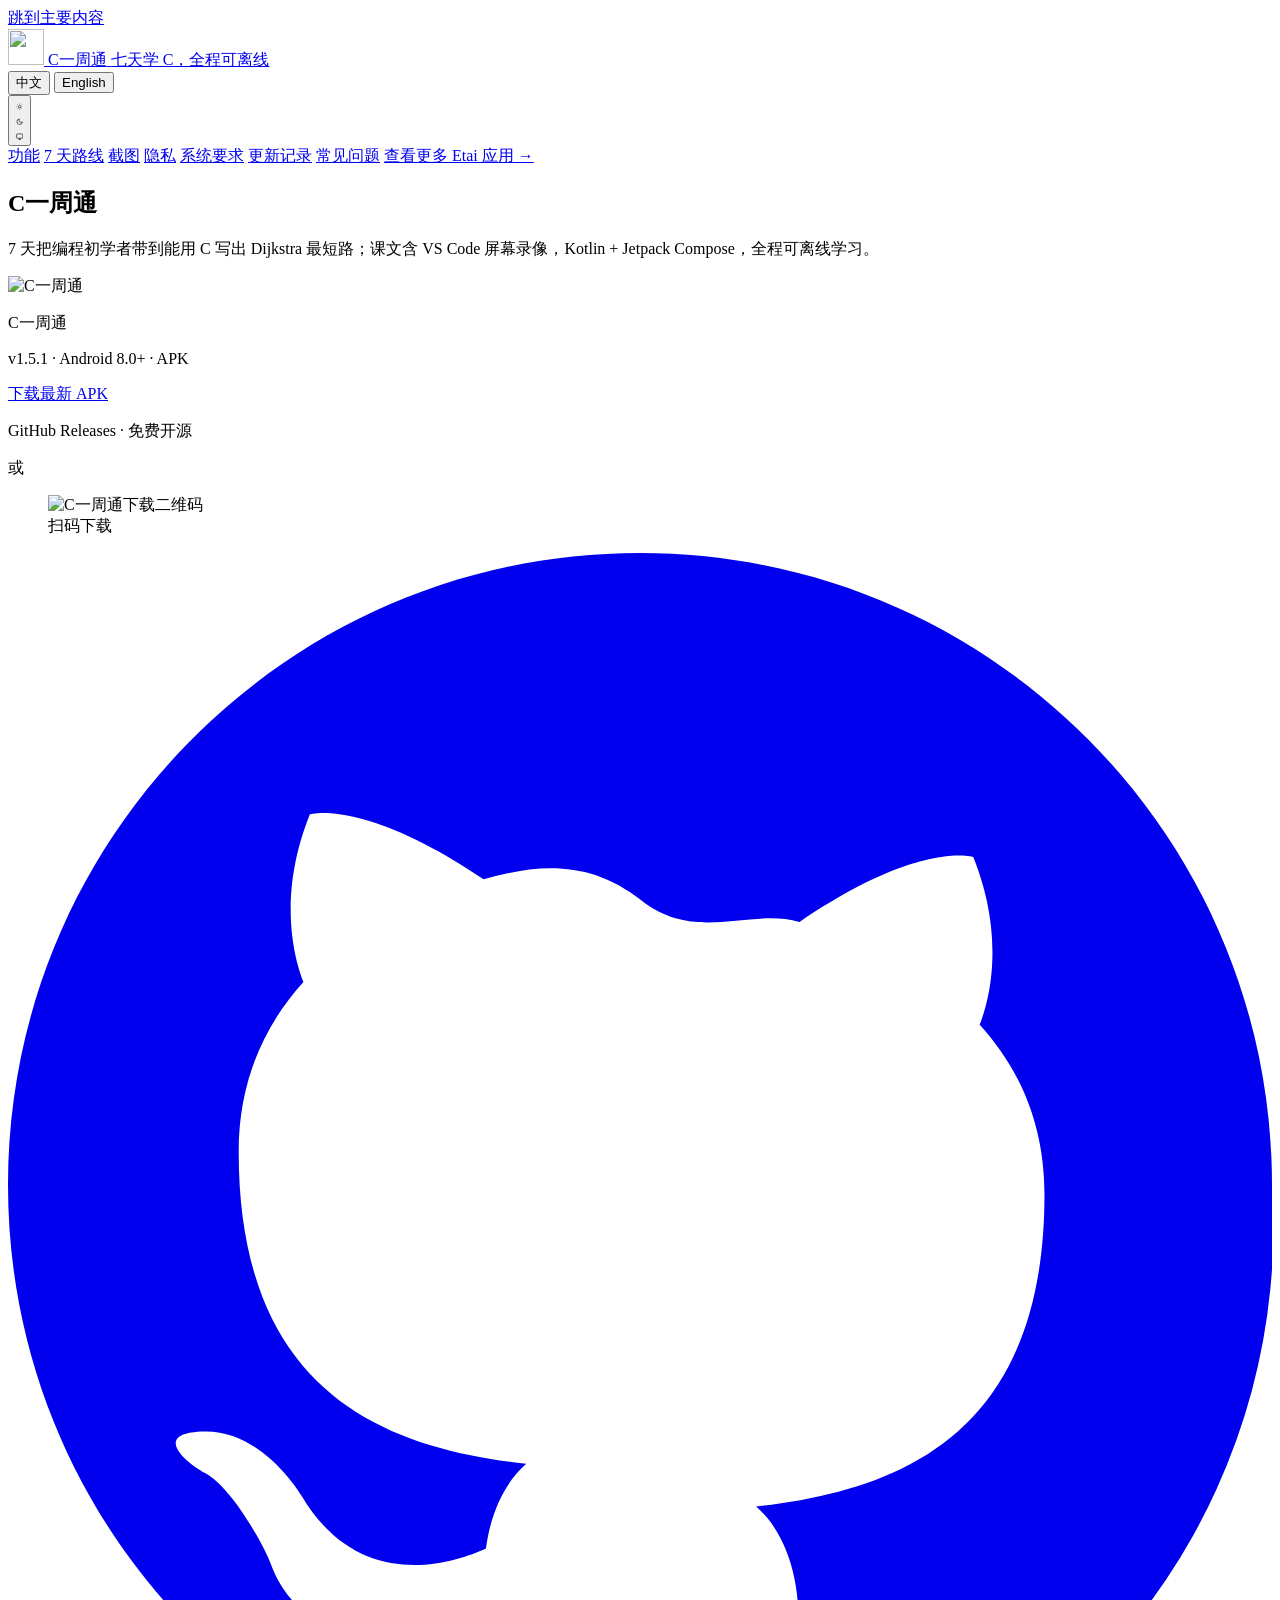
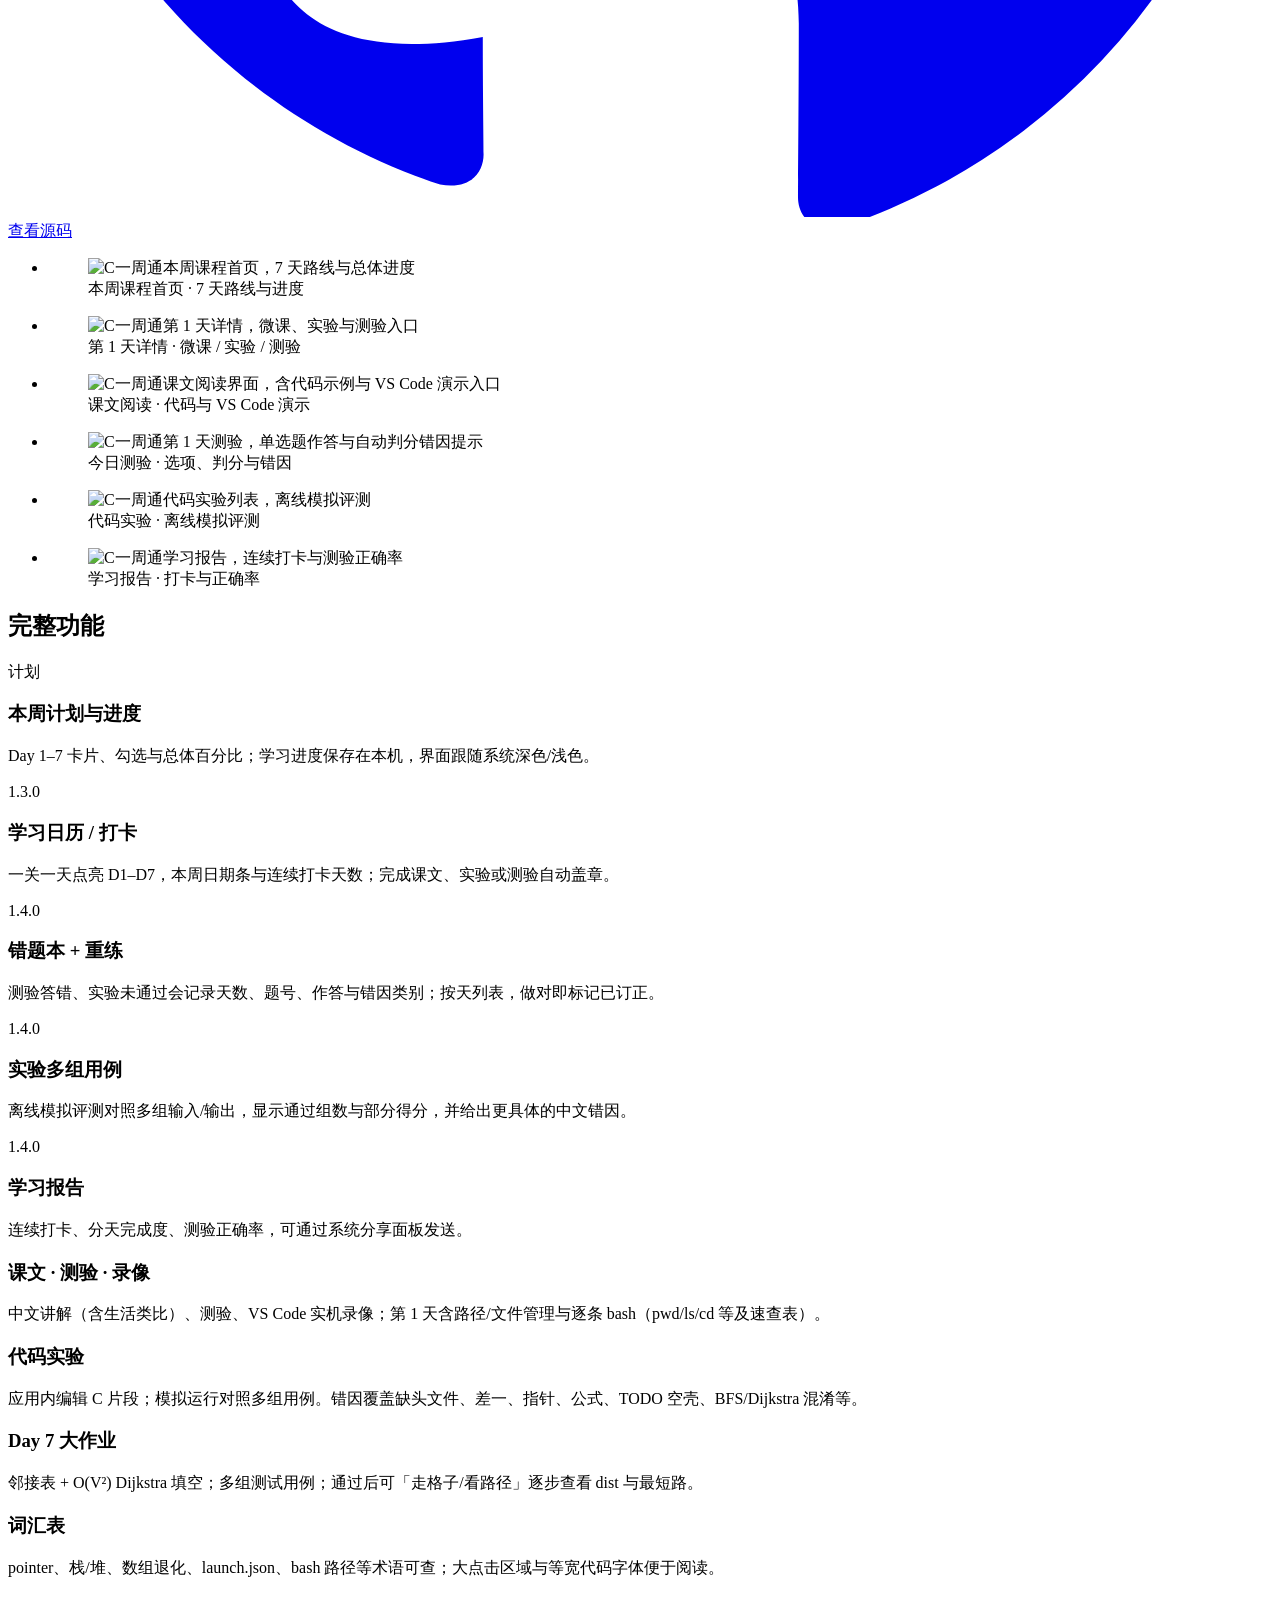
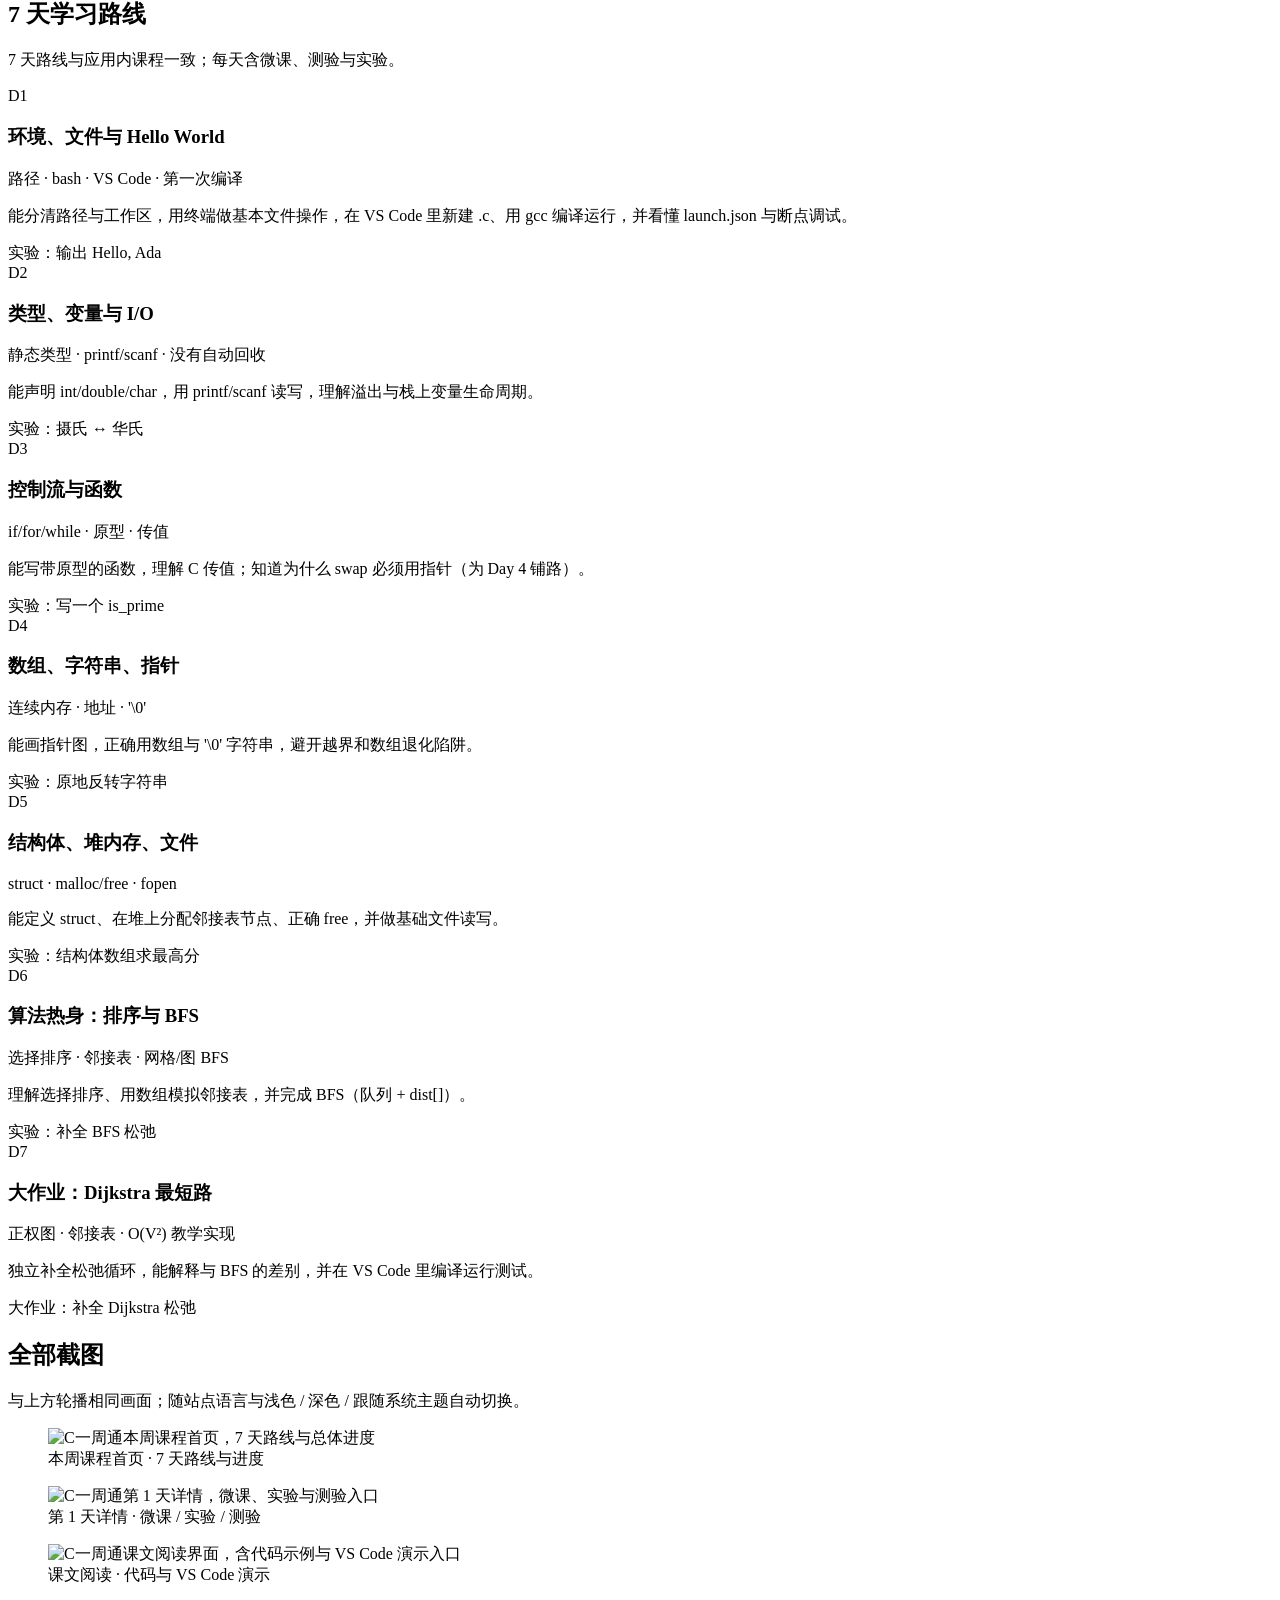
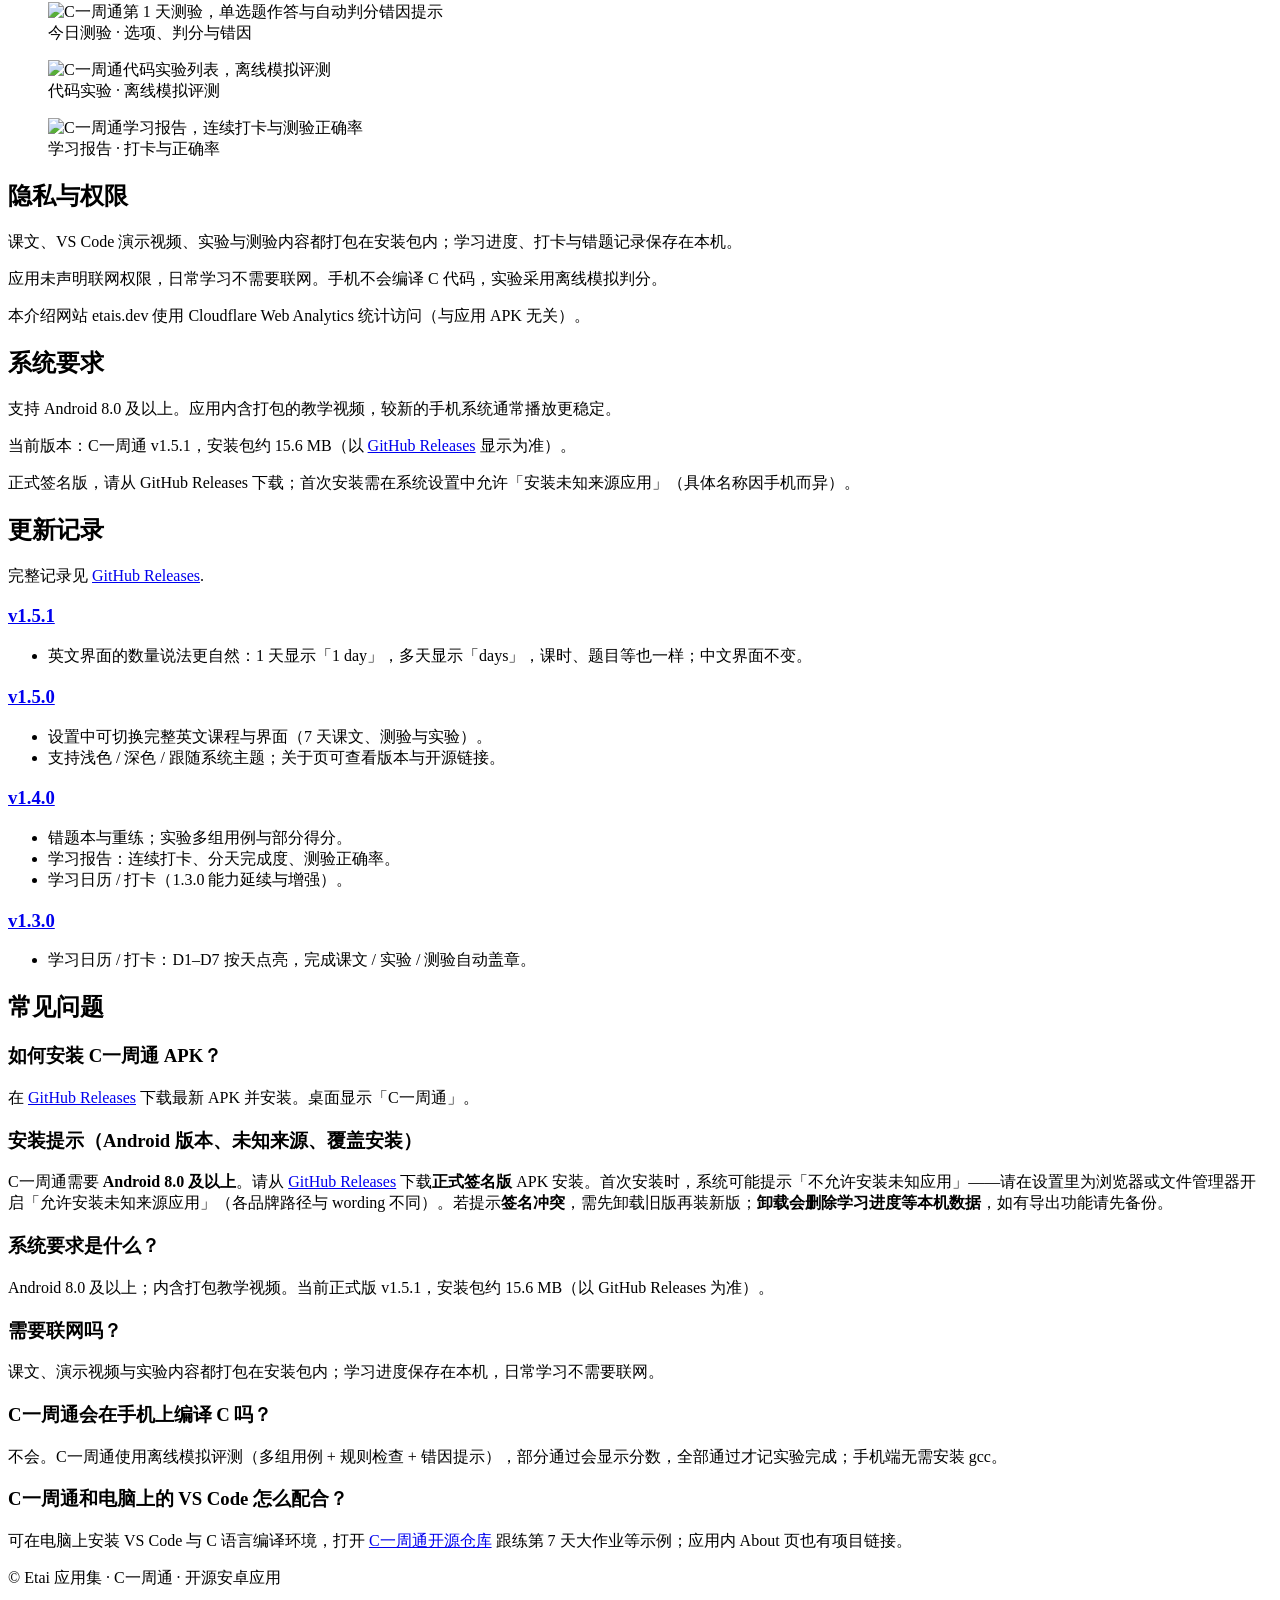
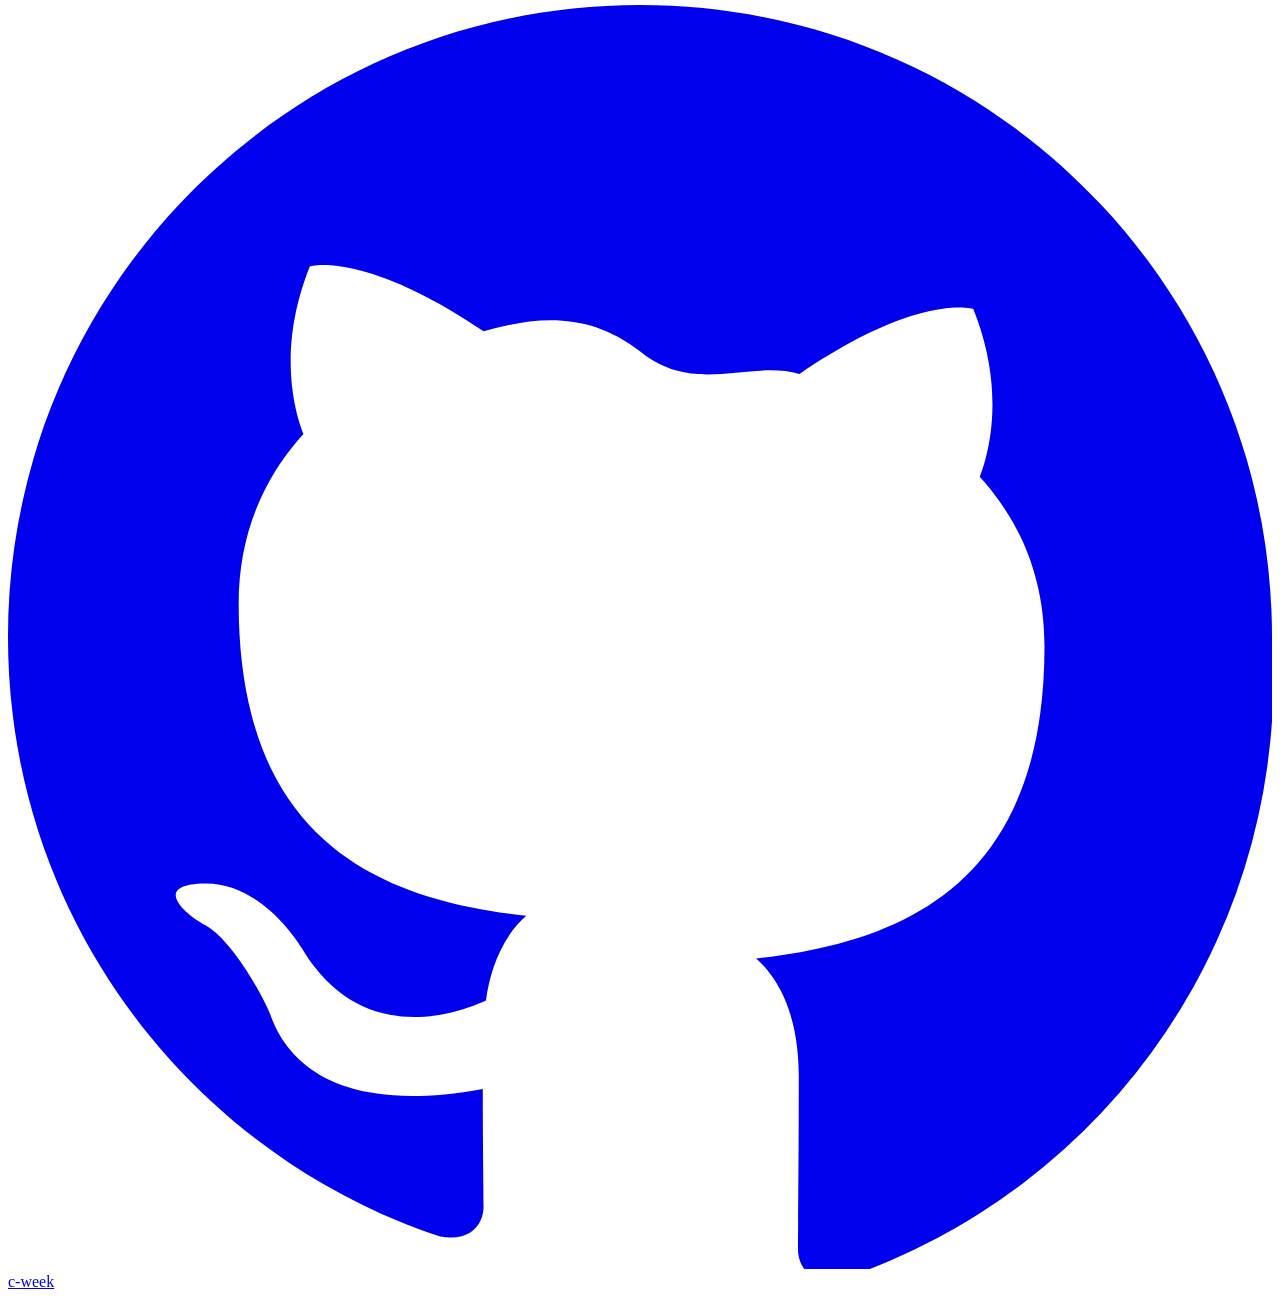
==== site/c-week/index.html @ 2eeeb723 "Site: C Week v1.5.1 download metadata and changelog (#43) * Site: C Week v1.5.1 release metadata and" ====
<!DOCTYPE html>
<html lang="zh-CN">
  <head>
    <meta charset="utf-8" />
    <meta name="viewport" content="width=device-width, initial-scale=1" />
    <title>C一周通｜7 天学 C 语言 Android</title>
    <meta name="description" content="C一周通：免费开源离线 Android C 语言课程，Hello World 到 Dijkstra，含 VS Code 实操录像与离线实验测验。" data-i18n-content="app.cWeek.meta.description" />
    <link rel="alternate" hreflang="zh-CN" href="https://etais.dev/c-week/" />
    <link rel="alternate" hreflang="en" href="https://etais.dev/en/c-week/" />
    <link rel="alternate" hreflang="x-default" href="https://etais.dev/c-week/" />
    <link rel="canonical" href="https://etais.dev/c-week/" />
    <link rel="icon" href="/favicon.ico?v=1" sizes="any" />
    <link rel="icon" href="/assets/icon.svg?v=2" type="image/svg+xml" />
    <link rel="manifest" href="/site.webmanifest?v=3" />
    <meta name="theme-color" content="#0f766e" />
    <script src="/js/init-theme.js?v=4"></script>
    <link rel="stylesheet" href="/css/style.css?v=31" />
    <meta property="og:type" content="website" />
    <meta property="og:site_name" content="Etai 应用集" />
    <meta property="og:url" content="https://etais.dev/c-week/" />
    <meta property="og:title" content="C Week — Learn C on your phone, offline" data-i18n-content="app.cWeek.meta.ogTitle" />
    <meta property="og:description" content="Hello World to Dijkstra in 7 days with bundled VS Code screen recordings and offline labs." data-i18n-content="app.cWeek.meta.ogDescription" />
    <meta property="og:locale" content="zh_CN" />
    <meta property="og:locale:alternate" content="en_US" />
    <meta property="og:image" content="https://etais.dev/assets/og-image.png?v=6" />
    <meta property="og:image:width" content="1200" />
    <meta property="og:image:height" content="630" />
    <meta property="og:image:type" content="image/png" />
    <meta name="twitter:card" content="summary_large_image" />
    <meta name="twitter:title" content="C Week — Learn C on your phone, offline" data-i18n-content="app.cWeek.meta.ogTitle" />
    <meta name="twitter:description" content="Hello World to Dijkstra in 7 days with bundled VS Code screen recordings and offline labs." data-i18n-content="app.cWeek.meta.ogDescription" />
    <meta name="twitter:image" content="https://etais.dev/assets/og-image.png?v=6" />
    <script type="application/ld+json" id="structured-data">
{
  "@context": "https://schema.org",
  "@graph": [
    {
      "@type": "BreadcrumbList",
      "@id": "https://etais.dev/c-week/#breadcrumb",
      "itemListElement": [
        {
          "@type": "ListItem",
          "position": 1,
          "name": "Etai 应用集",
          "item": "https://etais.dev/"
        },
        {
          "@type": "ListItem",
          "position": 2,
          "name": "C一周通",
          "item": "https://etais.dev/c-week/"
        }
      ]
    },
    {
      "@type": "SoftwareApplication",
      "@id": "https://etais.dev/c-week/#app",
      "name": "C一周通",
      "alternateName": "C Week",
      "url": "https://etais.dev/c-week/",
      "operatingSystem": "Android 8.0+",
      "applicationCategory": "EducationalApplication",
      "description": "7 天把编程初学者带到能用 C 写出 Dijkstra 最短路；课文含 VS Code 屏幕录像，Kotlin + Jetpack Compose，全程可离线学习。",
      "downloadUrl": "https://github.com/gnatecheng/c-week/releases/latest",
      "offers": {
        "@type": "Offer",
        "price": "0",
        "priceCurrency": "USD"
      }
    },
    {
      "@type": "FAQPage",
      "@id": "https://etais.dev/c-week/#faq",
      "mainEntity": [
        {
          "@type": "Question",
          "name": "如何安装 C一周通 APK？",
          "acceptedAnswer": {
            "@type": "Answer",
            "text": "在 GitHub Releases 下载最新 APK 并安装。桌面显示「C一周通」。"
          }
        },
        {
          "@type": "Question",
          "name": "安装提示（Android 版本、未知来源、覆盖安装）",
          "acceptedAnswer": {
            "@type": "Answer",
            "text": "C一周通需要 Android 8.0 及以上 。请从 GitHub Releases 下载 正式签名版 APK 安装。首次安装时，系统可能提示「不允许安装未知应用」——请在设置里为浏览器或文件管理器开启「允许安装未知来源应用」（各品牌路径与 wording 不同）。若提示 签名冲突 ，需先卸载旧版再装新版； 卸载会删除学习进度等本机数据 ，如有导出功能请先备份。"
          }
        },
        {
          "@type": "Question",
          "name": "系统要求是什么？",
          "acceptedAnswer": {
            "@type": "Answer",
            "text": "Android 8.0 及以上；内含打包教学视频。当前正式版 v1.5.1，安装包约 15.6 MB（以 GitHub Releases 为准）。"
          }
        },
        {
          "@type": "Question",
          "name": "需要联网吗？",
          "acceptedAnswer": {
            "@type": "Answer",
            "text": "课文、演示视频与实验内容都打包在安装包内；学习进度保存在本机，日常学习不需要联网。"
          }
        },
        {
          "@type": "Question",
          "name": "C一周通会在手机上编译 C 吗？",
          "acceptedAnswer": {
            "@type": "Answer",
            "text": "不会。C一周通使用离线模拟评测（多组用例 + 规则检查 + 错因提示），部分通过会显示分数，全部通过才记实验完成；手机端无需安装 gcc。"
          }
        },
        {
          "@type": "Question",
          "name": "C一周通和电脑上的 VS Code 怎么配合？",
          "acceptedAnswer": {
            "@type": "Answer",
            "text": "可在电脑上安装 VS Code 与 C 语言编译环境，打开 C一周通开源仓库 跟练第 7 天大作业等示例；应用内 About 页也有项目链接。"
          }
        }
      ]
    }
  ]
}
    </script>
  </head>
  <body data-page-lang="zh" data-app-slug="c-week" data-app-accent="cweek" class="app-subpage" data-page-title-key="app.cWeek.meta.title" data-page-description-key="app.cWeek.meta.description" data-page-og-title-key="app.cWeek.meta.ogTitle" data-page-og-description-key="app.cWeek.meta.ogDescription">
    <div id="page-top" class="page-top-anchor" tabindex="-1"></div>
    <a class="skip-link" href="#main">跳到主要内容</a>
    <div class="site-sticky-top">
    <header class="site-header app-page-header">
      <div class="wrap header-shell app-page-header-shell">
        <div class="app-header-brand-block">
          <a class="app-header-brand" href="#page-top">
            <img
              class="app-header-brand__icon"
              src="/assets/app-icons/c-week.webp?v=2"
              width="36"
              height="36"
              alt=""
              decoding="async"
              aria-hidden="true"
            />
            <span class="app-header-brand__text">
              <span class="app-header-brand__name">C一周通</span>
              <span class="app-header-brand__tagline">七天学 C，全程可离线</span>
            </span>
          </a>
        </div>
        <div class="header-tools">
          <div class="site-prefs" id="lang-switch" role="group" aria-label="语言">
            <button type="button" id="lang-zh" aria-pressed="true">中文</button>
            <button type="button" id="lang-en" aria-pressed="false">English</button>
          </div>
          <button type="button" id="theme-toggle" aria-label="主题">
            <svg class="icon-sun" aria-hidden="true" viewBox="0 0 24 24" fill="none" stroke="currentColor" stroke-width="2"><circle cx="12" cy="12" r="4"/><path d="M12 2v2M12 20v2M4.93 4.93l1.41 1.41M17.66 17.66l1.41 1.41M2 12h2M4.93 19.07l1.41-1.41M17.66 6.34l1.41-1.41"/></svg>
            <svg class="icon-moon" aria-hidden="true" viewBox="0 0 24 24" fill="none" stroke="currentColor" stroke-width="2"><path d="M21 12.79A9 9 0 1 1 11.21 3 7 7 0 0 0 21 12.79z"/></svg>
            <svg class="icon-system" aria-hidden="true" viewBox="0 0 24 24" fill="none" stroke="currentColor" stroke-width="2"><rect x="2" y="3" width="20" height="14" rx="2"/><path d="M8 21h8M12 17v4"/></svg>
          </button>
        </div>
      </div>
    </header>
    <nav class="app-section-nav" id="app-section-nav" aria-label="本页章节">
      <div class="app-section-nav__track">
        <div class="app-section-nav__inner wrap">
            <a href="#features" data-section-nav="features">功能</a>
            <a href="#roadmap" data-section-nav="roadmap">7 天路线</a>
            <a href="#screenshots" data-section-nav="screenshots">截图</a>
            <a href="#privacy" data-section-nav="privacy">隐私</a>
            <a href="#requirements" data-section-nav="requirements">系统要求</a>
            <a href="#changelog" data-section-nav="changelog">更新记录</a>
            <a href="#faq" data-section-nav="faq">常见问题</a>
            <a class="app-section-nav__hub" href="/">查看更多 Etai 应用 →</a>
        </div>
      </div>
    </nav>
    </div>
    <main id="main">
      <section class="hero" data-group="cweek" aria-labelledby="cweek-title">
<div class="wrap hero-grid">
          <div>
            <h1 id="cweek-title" class="hero-title">C一周通</h1>
            <p class="lead">7 天把编程初学者带到能用 C 写出 Dijkstra 最短路；课文含 VS Code 屏幕录像，Kotlin + Jetpack Compose，全程可离线学习。</p>
              <div class="download-panel download-panel--cweek" data-app-meta="cweek">
                <div class="download-panel__body">
                  <div class="download-panel__left">
                  <div class="download-panel__head">
                  <img
                    class="download-panel__icon"
                    src="/assets/app-icons/c-week.webp?v=2"
                    width="44"
                    height="44"
                    alt="C一周通"
                    decoding="async"
                  />
                  <div>
                    <p class="download-panel__name">C一周通</p>
                    <p class="download-panel__version">
                      v<span class="app-meta-version">1.5.1</span><span aria-hidden="true"> · </span
                      ><span>Android 8.0+</span><span aria-hidden="true"> · </span
                      ><span>APK</span>
                    </p>
                  </div>
                </div>
                  <div class="download-panel__primary">
                    <a
                      class="btn btn-primary"
                      href="https://github.com/gnatecheng/c-week/releases/latest"
                      rel="noopener noreferrer"
                    >
                      下载最新 APK
                    </a>
                    <p class="download-panel__note">GitHub Releases · 免费开源</p>
                  </div>
                  </div>
                  <div class="download-panel__divider" role="presentation">
                    <div class="download-panel__divider-track">
                      <span class="download-panel__divider-label">或</span>
                    </div>
                  </div>
                  <div class="download-panel__scan">
                    <figure class="download-panel__qr">
                      <div class="download-panel__qr-frame">
                        <img src="/assets/qr/c-week.svg?v=3" width="120" height="120" alt="C一周通下载二维码" decoding="async" />
                      </div>
                      <figcaption>扫码下载</figcaption>
                    </figure>
                  </div>
                </div>
              </div>
              <a
                class="download-panel__source"
                href="https://github.com/gnatecheng/c-week"
                rel="noopener noreferrer"
              >
                <svg class="icon-github" aria-hidden="true" viewBox="0 0 24 24" fill="currentColor">
                  <path d="M12 0C5.37 0 0 5.37 0 12c0 5.31 3.435 9.795 8.205 11.385.6.105.825-.255.825-.57 0-.285-.015-1.23-.015-2.235-3.015.555-3.795-.735-4.035-1.41-.135-.345-.72-1.41-1.23-1.695-.42-.225-1.02-.78-.015-.795.945-.015 1.62.87 1.845 1.23 1.08 1.815 2.805 1.305 3.495.99.105-.78.42-1.305.765-1.605-2.67-.3-5.46-1.335-5.46-5.925 0-1.305.465-2.385 1.23-3.225-.12-.3-.54-1.53.12-3.18 0 0 1.005-.315 3.3 1.23.96-.27 1.98-.405 3 .405s2.04.135 3 .405c2.295-1.56 3.3-1.23 3.3-1.23.66 1.65.24 2.88.12 3.18.765.84 1.23 1.905 1.23 3.225 0 4.605-2.805 5.625-5.475 5.925.435.375.81 1.095.81 2.22 0 1.605-.015 2.895-.015 3.3 0 .315.225.69.825.57A12.02 12.02 0 0 0 24 12c0-6.63-5.37-12-12-12z" />
                </svg>
                <span>查看源码</span>
              </a>
          </div>
          <div class="hero-visual screenshot-wrap">
              <div class="screenshot-gallery" role="region" aria-label="C一周通应用截图">
                <ul class="screenshot-gallery-track">
                  <li class="screenshot-slide">
                    <figure class="screenshot-figure">
                      <div class="phone-frame screenshot-phone">
                        <div class="phone-notch"><span></span></div>
                        <div class="phone-screen">
                          <img src="/assets/screens/cweek/01-home.webp?v=8" width="540" height="1171" loading="lazy" data-screenshot-rel="cweek/01-home.webp" alt="C一周通本周课程首页，7 天路线与总体进度" />
                        </div>
                      </div>
                      <figcaption class="screenshot-caption">本周课程首页 · 7 天路线与进度</figcaption>
                    </figure>
                  </li>
                  <li class="screenshot-slide">
                    <figure class="screenshot-figure">
                      <div class="phone-frame screenshot-phone">
                        <div class="phone-notch"><span></span></div>
                        <div class="phone-screen">
                          <img src="/assets/screens/cweek/02-day1.webp?v=5" width="540" height="1171" loading="lazy" data-screenshot-rel="cweek/02-day1.webp" alt="C一周通第 1 天详情，微课、实验与测验入口" />
                        </div>
                      </div>
                      <figcaption class="screenshot-caption">第 1 天详情 · 微课 / 实验 / 测验</figcaption>
                    </figure>
                  </li>
                  <li class="screenshot-slide">
                    <figure class="screenshot-figure">
                      <div class="phone-frame screenshot-phone">
                        <div class="phone-notch"><span></span></div>
                        <div class="phone-screen">
                          <img src="/assets/screens/cweek/03-lesson.webp?v=5" width="540" height="1171" loading="lazy" data-screenshot-rel="cweek/03-lesson.webp" alt="C一周通课文阅读界面，含代码示例与 VS Code 演示入口" />
                        </div>
                      </div>
                      <figcaption class="screenshot-caption">课文阅读 · 代码与 VS Code 演示</figcaption>
                    </figure>
                  </li>
                  <li class="screenshot-slide">
                    <figure class="screenshot-figure">
                      <div class="phone-frame screenshot-phone">
                        <div class="phone-notch"><span></span></div>
                        <div class="phone-screen">
                          <img src="/assets/screens/cweek/04-quiz.webp?v=5" width="540" height="1171" loading="lazy" data-screenshot-rel="cweek/04-quiz.webp" alt="C一周通第 1 天测验，单选题作答与自动判分错因提示" />
                        </div>
                      </div>
                      <figcaption class="screenshot-caption">今日测验 · 选项、判分与错因</figcaption>
                    </figure>
                  </li>
                  <li class="screenshot-slide">
                    <figure class="screenshot-figure">
                      <div class="phone-frame screenshot-phone">
                        <div class="phone-notch"><span></span></div>
                        <div class="phone-screen">
                          <img src="/assets/screens/cweek/05-labs.webp?v=5" width="540" height="1171" loading="lazy" data-screenshot-rel="cweek/05-labs.webp" alt="C一周通代码实验列表，离线模拟评测" />
                        </div>
                      </div>
                      <figcaption class="screenshot-caption">代码实验 · 离线模拟评测</figcaption>
                    </figure>
                  </li>
                  <li class="screenshot-slide">
                    <figure class="screenshot-figure">
                      <div class="phone-frame screenshot-phone">
                        <div class="phone-notch"><span></span></div>
                        <div class="phone-screen">
                          <img src="/assets/screens/cweek/06-report.webp?v=5" width="540" height="1171" loading="lazy" data-screenshot-rel="cweek/06-report.webp" alt="C一周通学习报告，连续打卡与测验正确率" />
                        </div>
                      </div>
                      <figcaption class="screenshot-caption">学习报告 · 打卡与正确率</figcaption>
                    </figure>
                  </li>
                </ul>
              </div>
          </div>
        </div>
      </section>
      <section id="features" class="project app-page-block" aria-labelledby="features-title">
        <div class="wrap">
          <h2 id="features-title" class="project-subhead">完整功能</h2>
          <div class="feature-grid">
            <article class="card">
              <span class="tag">计划</span>
              
              <h3>本周计划与进度</h3>
              <p>Day 1–7 卡片、勾选与总体百分比；学习进度保存在本机，界面跟随系统深色/浅色。</p>
            </article>
            <article class="card">
              <span class="tag">1.3.0</span>
              
              <h3>学习日历 / 打卡</h3>
              <p>一关一天点亮 D1–D7，本周日期条与连续打卡天数；完成课文、实验或测验自动盖章。</p>
            </article>
            <article class="card">
              <span class="tag">1.4.0</span>
              
              <h3>错题本 + 重练</h3>
              <p>测验答错、实验未通过会记录天数、题号、作答与错因类别；按天列表，做对即标记已订正。</p>
            </article>
            <article class="card">
              <span class="tag">1.4.0</span>
              
              <h3>实验多组用例</h3>
              <p>离线模拟评测对照多组输入/输出，显示通过组数与部分得分，并给出更具体的中文错因。</p>
            </article>
            <article class="card">
              <span class="tag">1.4.0</span>
              
              <h3>学习报告</h3>
              <p>连续打卡、分天完成度、测验正确率，可通过系统分享面板发送。</p>
            </article>
            <article class="card">
              
              <h3>课文 · 测验 · 录像</h3>
              <p>中文讲解（含生活类比）、测验、VS Code 实机录像；第 1 天含路径/文件管理与逐条 bash（pwd/ls/cd 等及速查表）。</p>
            </article>
            <article class="card">
              
              <h3>代码实验</h3>
              <p>应用内编辑 C 片段；模拟运行对照多组用例。错因覆盖缺头文件、差一、指针、公式、TODO 空壳、BFS/Dijkstra 混淆等。</p>
            </article>
            <article class="card">
              
              <h3>Day 7 大作业</h3>
              <p>邻接表 + O(V²) Dijkstra 填空；多组测试用例；通过后可「走格子/看路径」逐步查看 dist 与最短路。</p>
            </article>
            <article class="card">
              
              <h3>词汇表</h3>
              <p>pointer、栈/堆、数组退化、launch.json、bash 路径等术语可查；大点击区域与等宽代码字体便于阅读。</p>
            </article>
          </div>

        </div>
      </section>
      <section id="roadmap" class="app-page-block" aria-labelledby="roadmap-title">
        <div class="wrap">
          <header class="section-head">
            <h2 id="roadmap-title">7 天学习路线</h2>
            <p>7 天路线与应用内课程一致；每天含微课、测验与实验。</p>
          </header>
          <div class="roadmap">
            <article class="card day-card">
              <div class="day-num">D1</div>
              <div class="day-body">
                <h3>环境、文件与 Hello World</h3>
                <p class="day-sub">路径 · bash · VS Code · 第一次编译</p>
                <p class="day-outcome">能分清路径与工作区，用终端做基本文件操作，在 VS Code 里新建 .c、用 gcc 编译运行，并看懂 launch.json 与断点调试。</p>
                <span class="day-lab">实验：输出 Hello, Ada</span>
              </div>
            </article>
            <article class="card day-card">
              <div class="day-num">D2</div>
              <div class="day-body">
                <h3>类型、变量与 I/O</h3>
                <p class="day-sub">静态类型 · printf/scanf · 没有自动回收</p>
                <p class="day-outcome">能声明 int/double/char，用 printf/scanf 读写，理解溢出与栈上变量生命周期。</p>
                <span class="day-lab">实验：摄氏 ↔ 华氏</span>
              </div>
            </article>
            <article class="card day-card">
              <div class="day-num">D3</div>
              <div class="day-body">
                <h3>控制流与函数</h3>
                <p class="day-sub">if/for/while · 原型 · 传值</p>
                <p class="day-outcome">能写带原型的函数，理解 C 传值；知道为什么 swap 必须用指针（为 Day 4 铺路）。</p>
                <span class="day-lab">实验：写一个 is_prime</span>
              </div>
            </article>
            <article class="card day-card">
              <div class="day-num">D4</div>
              <div class="day-body">
                <h3>数组、字符串、指针</h3>
                <p class="day-sub">连续内存 · 地址 · '\0'</p>
                <p class="day-outcome">能画指针图，正确用数组与 '\0' 字符串，避开越界和数组退化陷阱。</p>
                <span class="day-lab">实验：原地反转字符串</span>
              </div>
            </article>
            <article class="card day-card">
              <div class="day-num">D5</div>
              <div class="day-body">
                <h3>结构体、堆内存、文件</h3>
                <p class="day-sub">struct · malloc/free · fopen</p>
                <p class="day-outcome">能定义 struct、在堆上分配邻接表节点、正确 free，并做基础文件读写。</p>
                <span class="day-lab">实验：结构体数组求最高分</span>
              </div>
            </article>
            <article class="card day-card">
              <div class="day-num">D6</div>
              <div class="day-body">
                <h3>算法热身：排序与 BFS</h3>
                <p class="day-sub">选择排序 · 邻接表 · 网格/图 BFS</p>
                <p class="day-outcome">理解选择排序、用数组模拟邻接表，并完成 BFS（队列 + dist[]）。</p>
                <span class="day-lab">实验：补全 BFS 松弛</span>
              </div>
            </article>
            <article class="card day-card">
              <div class="day-num">D7</div>
              <div class="day-body">
                <h3>大作业：Dijkstra 最短路</h3>
                <p class="day-sub">正权图 · 邻接表 · O(V²) 教学实现</p>
                <p class="day-outcome">独立补全松弛循环，能解释与 BFS 的差别，并在 VS Code 里编译运行测试。</p>
                <span class="day-lab">大作业：补全 Dijkstra 松弛</span>
              </div>
            </article>
          </div>
        </div>
      </section>
      <section id="screenshots" class="app-page-block" aria-labelledby="screenshots-title">
        <div class="wrap">
          <header class="section-head">
            <h2 id="screenshots-title">全部截图</h2>
            <p>与上方轮播相同画面；随站点语言与浅色 / 深色 / 跟随系统主题自动切换。</p>
          </header>
          <div class="app-screens-grid">
            <figure class="app-screens-grid__item">
              <div class="phone-frame screenshot-phone">
                <div class="phone-notch"><span></span></div>
                <div class="phone-screen">
                  <img src="/assets/screens/cweek/01-home.webp?v=8" width="540" height="1171" loading="lazy" data-screenshot-rel="cweek/01-home.webp" alt="C一周通本周课程首页，7 天路线与总体进度" />
                </div>
              </div>
              <figcaption class="screenshot-caption">本周课程首页 · 7 天路线与进度</figcaption>
            </figure>
            <figure class="app-screens-grid__item">
              <div class="phone-frame screenshot-phone">
                <div class="phone-notch"><span></span></div>
                <div class="phone-screen">
                  <img src="/assets/screens/cweek/02-day1.webp?v=5" width="540" height="1171" loading="lazy" data-screenshot-rel="cweek/02-day1.webp" alt="C一周通第 1 天详情，微课、实验与测验入口" />
                </div>
              </div>
              <figcaption class="screenshot-caption">第 1 天详情 · 微课 / 实验 / 测验</figcaption>
            </figure>
            <figure class="app-screens-grid__item">
              <div class="phone-frame screenshot-phone">
                <div class="phone-notch"><span></span></div>
                <div class="phone-screen">
                  <img src="/assets/screens/cweek/03-lesson.webp?v=5" width="540" height="1171" loading="lazy" data-screenshot-rel="cweek/03-lesson.webp" alt="C一周通课文阅读界面，含代码示例与 VS Code 演示入口" />
                </div>
              </div>
              <figcaption class="screenshot-caption">课文阅读 · 代码与 VS Code 演示</figcaption>
            </figure>
            <figure class="app-screens-grid__item">
              <div class="phone-frame screenshot-phone">
                <div class="phone-notch"><span></span></div>
                <div class="phone-screen">
                  <img src="/assets/screens/cweek/04-quiz.webp?v=5" width="540" height="1171" loading="lazy" data-screenshot-rel="cweek/04-quiz.webp" alt="C一周通第 1 天测验，单选题作答与自动判分错因提示" />
                </div>
              </div>
              <figcaption class="screenshot-caption">今日测验 · 选项、判分与错因</figcaption>
            </figure>
            <figure class="app-screens-grid__item">
              <div class="phone-frame screenshot-phone">
                <div class="phone-notch"><span></span></div>
                <div class="phone-screen">
                  <img src="/assets/screens/cweek/05-labs.webp?v=5" width="540" height="1171" loading="lazy" data-screenshot-rel="cweek/05-labs.webp" alt="C一周通代码实验列表，离线模拟评测" />
                </div>
              </div>
              <figcaption class="screenshot-caption">代码实验 · 离线模拟评测</figcaption>
            </figure>
            <figure class="app-screens-grid__item">
              <div class="phone-frame screenshot-phone">
                <div class="phone-notch"><span></span></div>
                <div class="phone-screen">
                  <img src="/assets/screens/cweek/06-report.webp?v=5" width="540" height="1171" loading="lazy" data-screenshot-rel="cweek/06-report.webp" alt="C一周通学习报告，连续打卡与测验正确率" />
                </div>
              </div>
              <figcaption class="screenshot-caption">学习报告 · 打卡与正确率</figcaption>
            </figure>
          </div>
        </div>
      </section>
      <section id="privacy" class="app-page-block" aria-labelledby="privacy-title">
        <div class="wrap">
          <h2 id="privacy-title" class="project-subhead">隐私与权限</h2>
          <div class="app-prose"><p>课文、VS Code 演示视频、实验与测验内容都打包在安装包内；学习进度、打卡与错题记录保存在本机。</p><p>应用未声明联网权限，日常学习不需要联网。手机不会编译 C 代码，实验采用离线模拟判分。</p><p>本介绍网站 etais.dev 使用 Cloudflare Web Analytics 统计访问（与应用 APK 无关）。</p></div>
        </div>
      </section>
      <section id="requirements" class="app-page-block" aria-labelledby="requirements-title">
        <div class="wrap">
          <h2 id="requirements-title" class="project-subhead">系统要求</h2>
          <div class="app-prose"><p>支持 Android 8.0 及以上。应用内含打包的教学视频，较新的手机系统通常播放更稳定。</p><p>当前版本：C一周通 v1.5.1，安装包约 15.6 MB（以 <a href="https://github.com/gnatecheng/c-week/releases" rel="noopener noreferrer">GitHub Releases</a> 显示为准）。</p><p>正式签名版，请从 GitHub Releases 下载；首次安装需在系统设置中允许「安装未知来源应用」（具体名称因手机而异）。</p></div>
        </div>
      </section>
      <section id="changelog" class="app-page-block" aria-labelledby="changelog-title">
        <div class="wrap">
          <header class="section-head">
            <h2 id="changelog-title">更新记录</h2>
            <p>完整记录见 <a href="https://github.com/gnatecheng/c-week/releases" rel="noopener noreferrer">GitHub Releases</a>.</p>
          </header>
          <div class="changelog-list">
            <article class="changelog-release">
              <h3><a href="https://github.com/gnatecheng/c-week/releases/tag/v1.5.1" rel="noopener noreferrer">v1.5.1</a></h3>
              <ul>
<li>英文界面的数量说法更自然：1 天显示「1 day」，多天显示「days」，课时、题目等也一样；中文界面不变。</li>
              </ul>
            </article>
            <article class="changelog-release">
              <h3><a href="https://github.com/gnatecheng/c-week/releases/tag/v1.5.0" rel="noopener noreferrer">v1.5.0</a></h3>
              <ul>
<li>设置中可切换完整英文课程与界面（7 天课文、测验与实验）。</li>
<li>支持浅色 / 深色 / 跟随系统主题；关于页可查看版本与开源链接。</li>
              </ul>
            </article>
            <article class="changelog-release">
              <h3><a href="https://github.com/gnatecheng/c-week/releases/tag/v1.4.0" rel="noopener noreferrer">v1.4.0</a></h3>
              <ul>
<li>错题本与重练；实验多组用例与部分得分。</li>
<li>学习报告：连续打卡、分天完成度、测验正确率。</li>
<li>学习日历 / 打卡（1.3.0 能力延续与增强）。</li>
              </ul>
            </article>
            <article class="changelog-release">
              <h3><a href="https://github.com/gnatecheng/c-week/releases/tag/v1.3.0" rel="noopener noreferrer">v1.3.0</a></h3>
              <ul>
<li>学习日历 / 打卡：D1–D7 按天点亮，完成课文 / 实验 / 测验自动盖章。</li>
              </ul>
            </article>
          </div>
        </div>
      </section>
      <section id="faq" class="app-page-block" data-group="faq" aria-labelledby="faq-title">
        <div class="wrap">
          <header class="section-head">
            <h2 id="faq-title">常见问题</h2>
          </header>
          <div class="faq-list">
            <article class="faq-item">
              <h3>如何安装 C一周通 APK？</h3>
              <div class="faq-body">在 <a href="https://github.com/gnatecheng/c-week/releases/latest" rel="noopener noreferrer">GitHub Releases</a> 下载最新 APK 并安装。桌面显示「C一周通」。</div>
            </article>
            <article class="faq-item">
              <h3>安装提示（Android 版本、未知来源、覆盖安装）</h3>
              <div class="faq-body">C一周通需要 <strong>Android 8.0 及以上</strong>。请从 <a href="https://github.com/gnatecheng/c-week/releases/latest" rel="noopener noreferrer">GitHub Releases</a> 下载<strong>正式签名版</strong> APK 安装。首次安装时，系统可能提示「不允许安装未知应用」——请在设置里为浏览器或文件管理器开启「允许安装未知来源应用」（各品牌路径与 wording 不同）。若提示<strong>签名冲突</strong>，需先卸载旧版再装新版；<strong>卸载会删除学习进度等本机数据</strong>，如有导出功能请先备份。</div>
            </article>
            <article class="faq-item">
              <h3>系统要求是什么？</h3>
              <p>Android 8.0 及以上；内含打包教学视频。当前正式版 v1.5.1，安装包约 15.6 MB（以 GitHub Releases 为准）。</p>
            </article>
            <article class="faq-item">
              <h3>需要联网吗？</h3>
              <p>课文、演示视频与实验内容都打包在安装包内；学习进度保存在本机，日常学习不需要联网。</p>
            </article>
            <article class="faq-item">
              <h3>C一周通会在手机上编译 C 吗？</h3>
              <p>不会。C一周通使用离线模拟评测（多组用例 + 规则检查 + 错因提示），部分通过会显示分数，全部通过才记实验完成；手机端无需安装 gcc。</p>
            </article>
            <article class="faq-item">
              <h3>C一周通和电脑上的 VS Code 怎么配合？</h3>
              <div class="faq-body">可在电脑上安装 VS Code 与 C 语言编译环境，打开 <a href="https://github.com/gnatecheng/c-week" rel="noopener noreferrer">C一周通开源仓库</a> 跟练第 7 天大作业等示例；应用内 About 页也有项目链接。</div>
            </article>
          </div>
        </div>
      </section>
    </main>
    <footer class="site-footer app-page-footer">
      <div class="wrap inner">
        <p class="footer-copy">© Etai 应用集 · C一周通 · 开源安卓应用</p>
        <div class="footer-actions">
          <a class="footer-repo-link" href="https://github.com/gnatecheng/c-week" rel="noopener noreferrer"
            ><svg class="icon-github" aria-hidden="true" viewBox="0 0 24 24" fill="currentColor"
              ><path d="M12 0C5.37 0 0 5.37 0 12c0 5.31 3.435 9.795 8.205 11.385.6.105.825-.255.825-.57 0-.285-.015-1.23-.015-2.235-3.015.555-3.795-.735-4.035-1.41-.135-.345-.72-1.41-1.23-1.695-.42-.225-1.02-.78-.015-.795.945-.015 1.62.87 1.845 1.23 1.08 1.815 2.805 1.305 3.495.99.105-.78.42-1.305.765-1.605-2.67-.3-5.46-1.335-5.46-5.925 0-1.305.465-2.385 1.23-3.225-.12-.3-.54-1.53.12-3.18 0 0 1.005-.315 3.3 1.23.96-.27 1.98-.405 3 .405s2.04.135 3 .405c2.295-1.56 3.3-1.23 3.3-1.23.66 1.65.24 2.88.12 3.18.765.84 1.23 1.905 1.23 3.225 0 4.605-2.805 5.625-5.475 5.925.435.375.81 1.095.81 2.22 0 1.605-.015 2.895-.015 3.3 0 .315.225.69.825.57A12.02 12.02 0 0 0 24 12c0-6.63-5.37-12-12-12z" /></svg
            ><span>c-week</span></a
          >
        </div>
      </div>
    </footer>
    <script src="/js/translations.js?v=36" defer></script>
    <script src="/js/site.js?v=11" defer></script>
    <script src="/js/app-section-nav.js?v=6" defer></script>
    <script src="/js/screens-lang.js?v=10" defer></script>
    <script src="/js/carousel.js?v=3" defer></script>
    <script src="/js/github-meta.js?v=6" defer></script>
  </body>
</html>
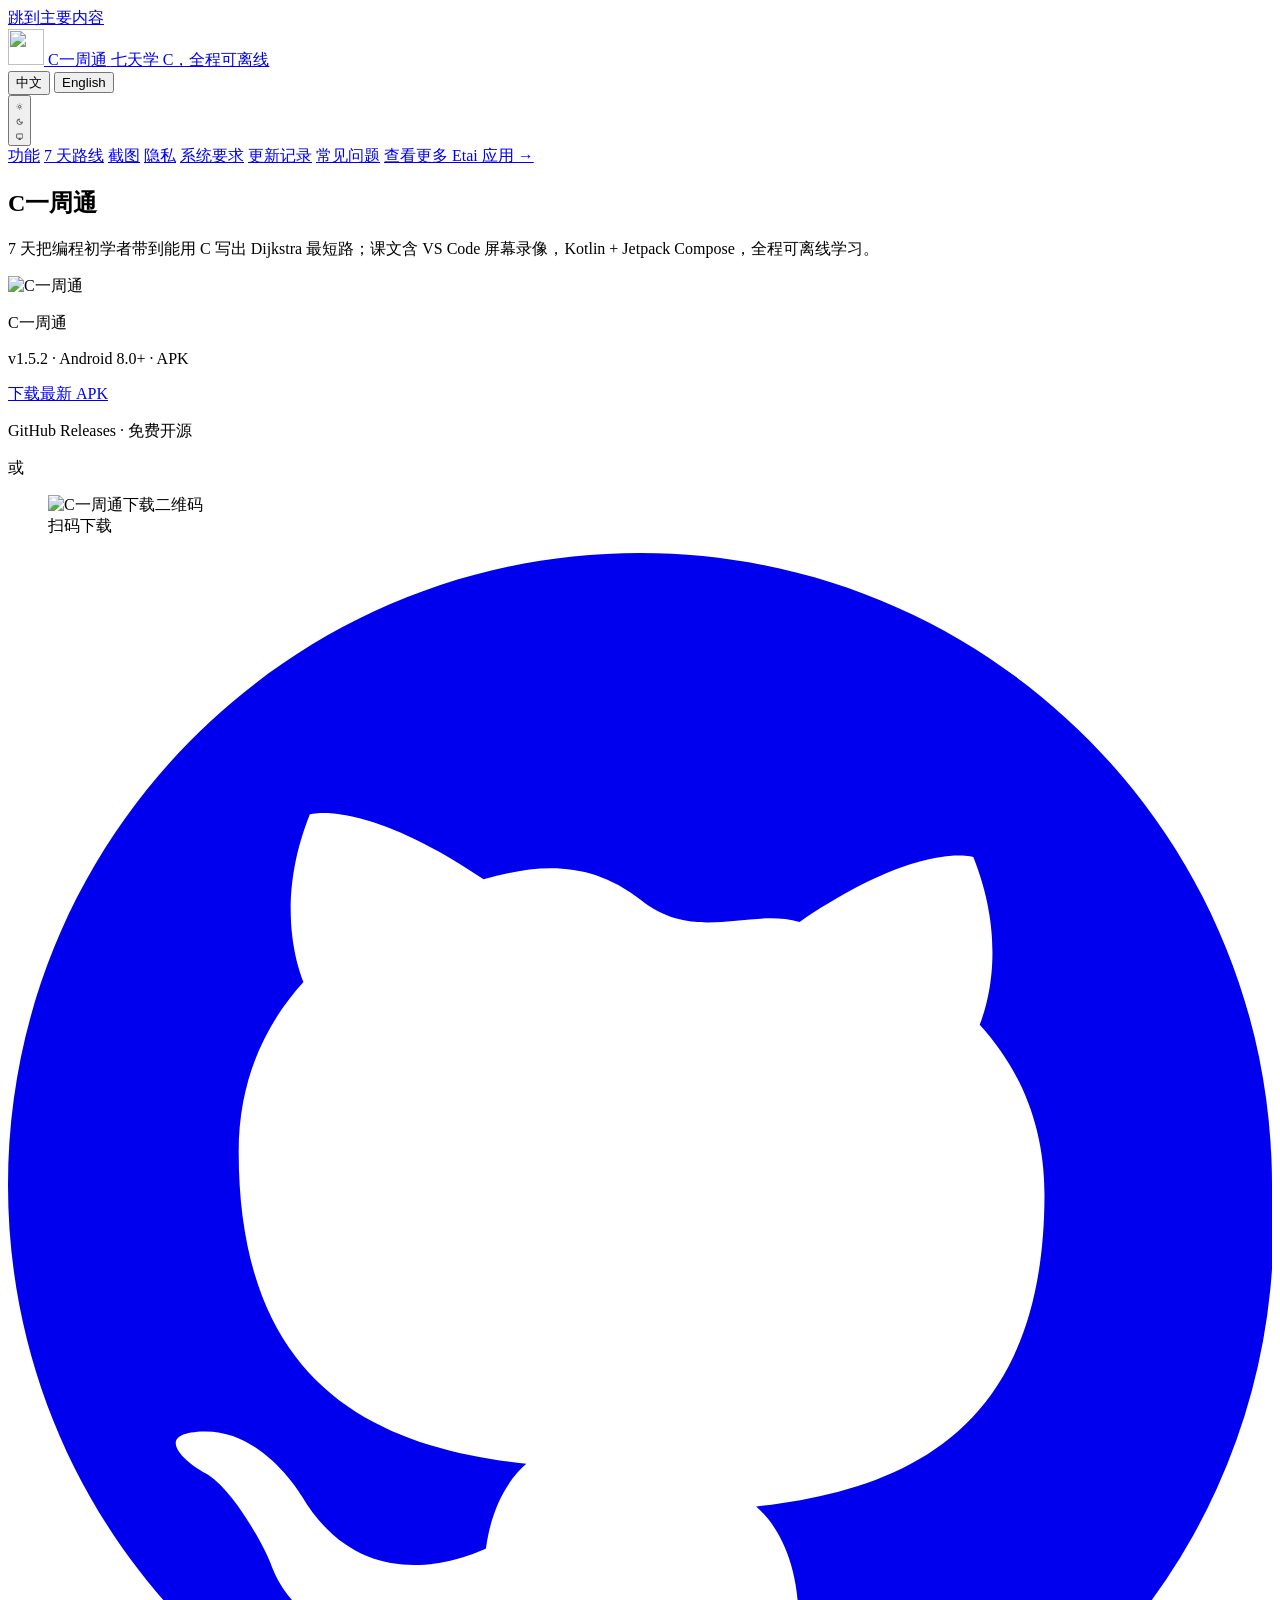
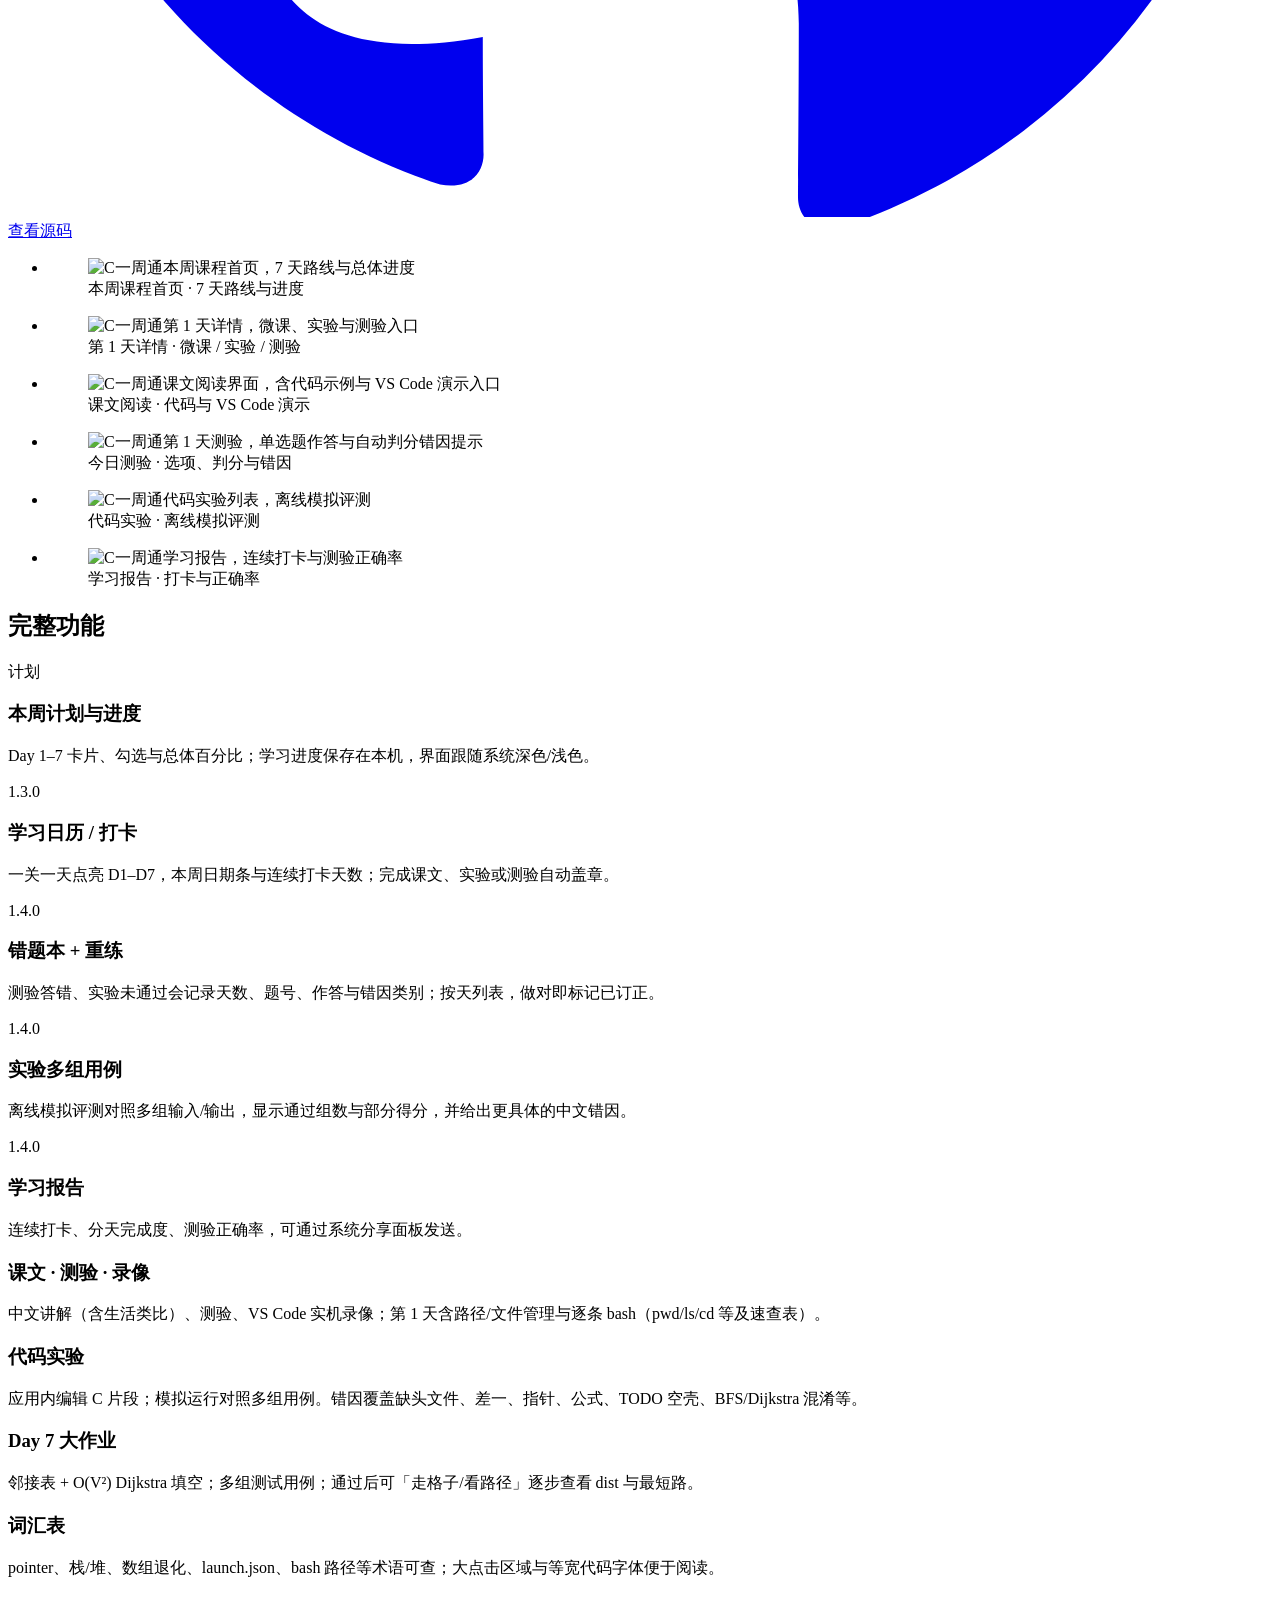
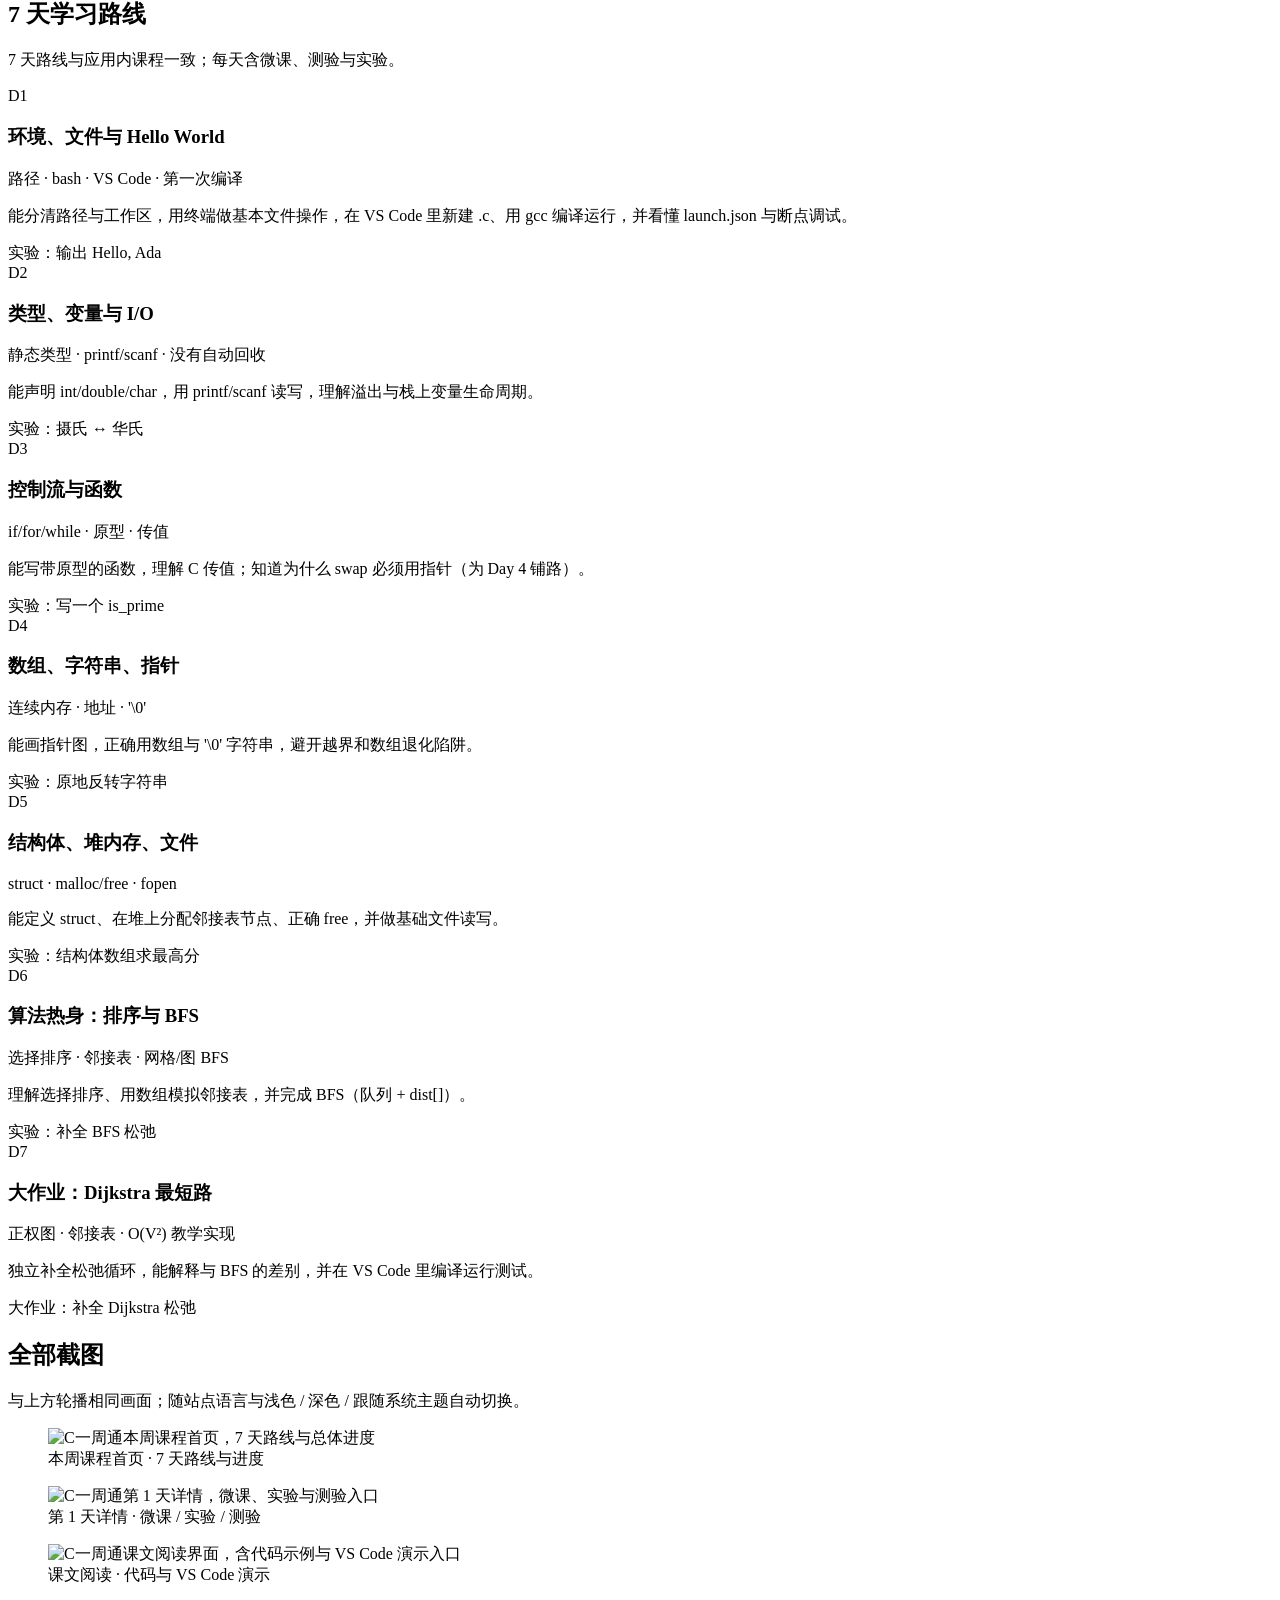
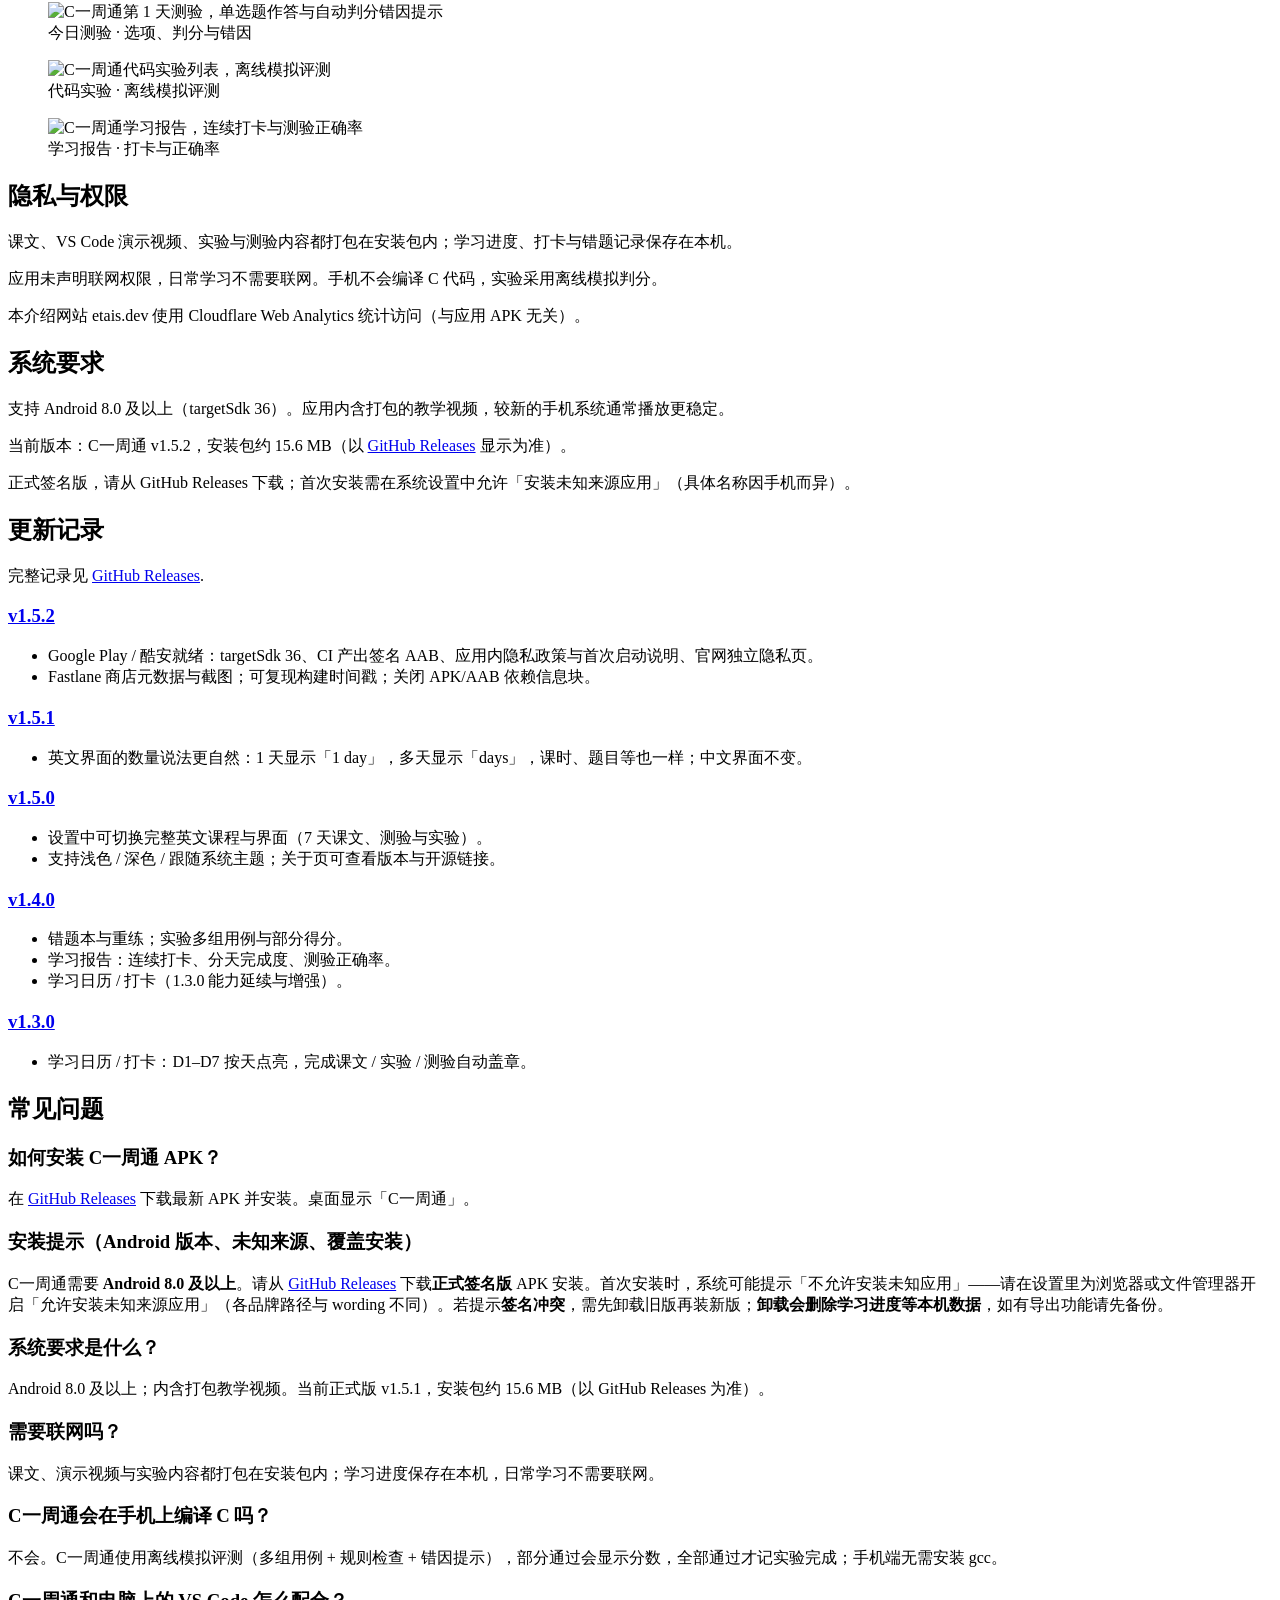
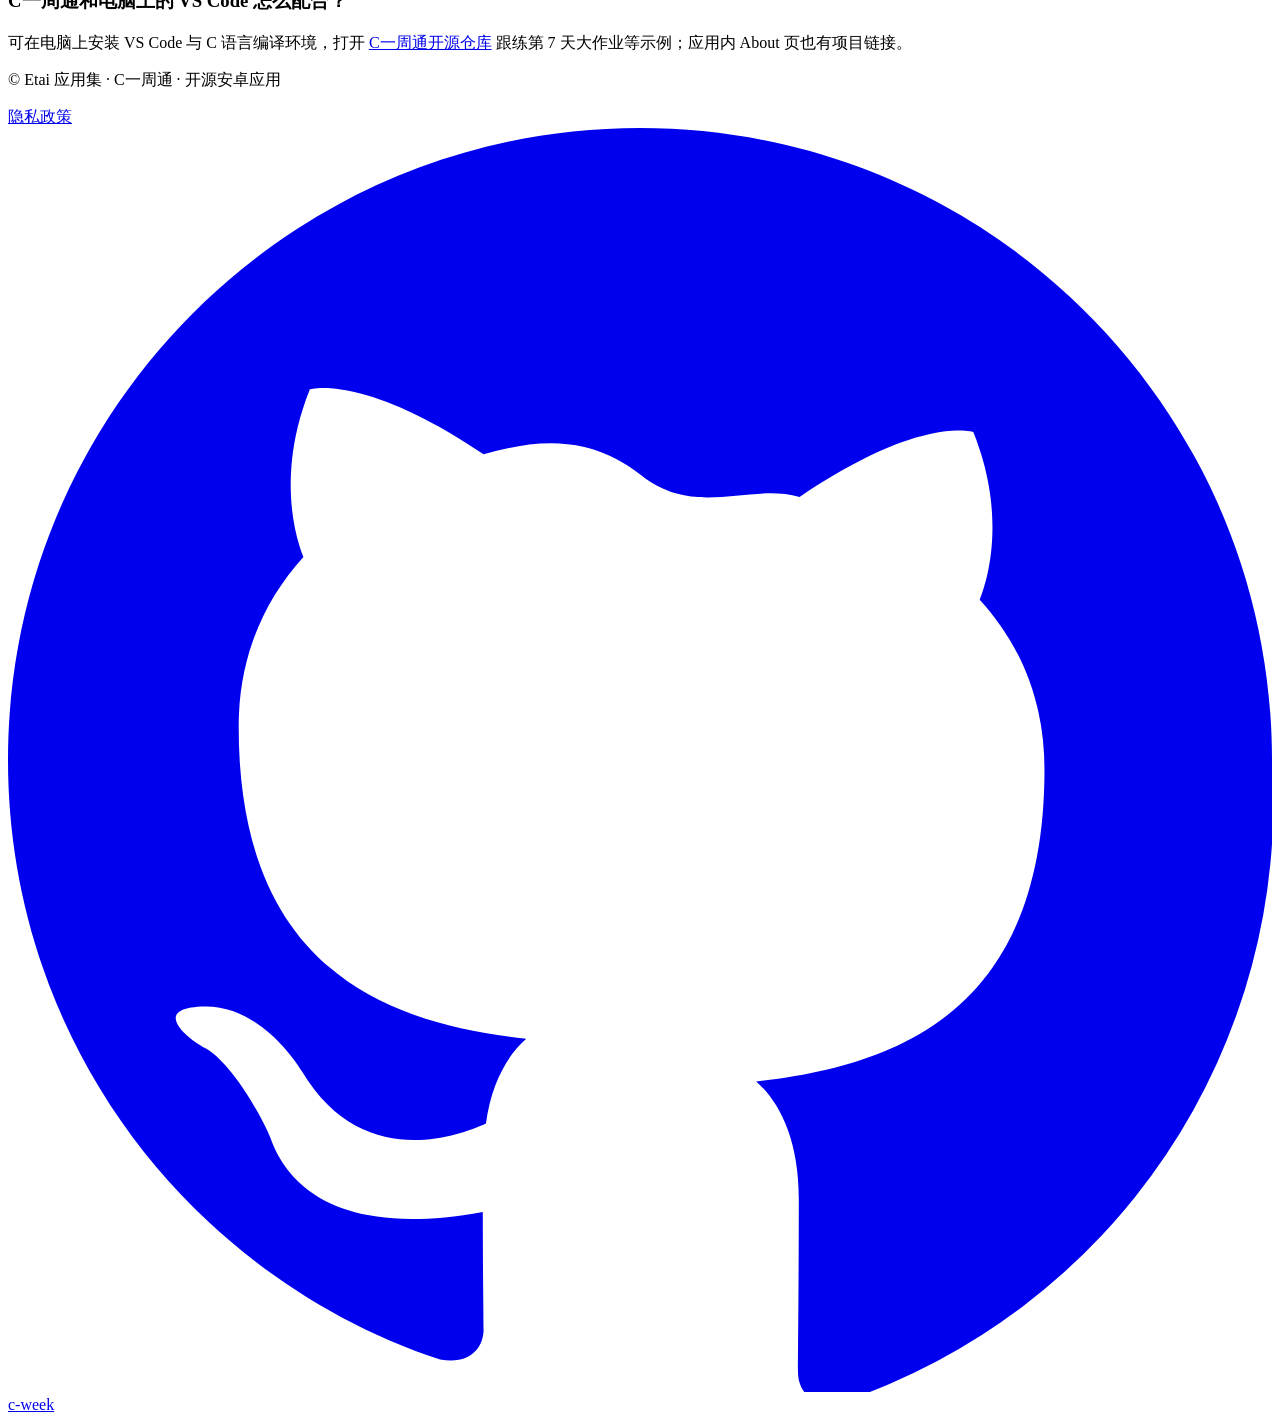
==== commit 8dfa70b4: "Prepare C Week 1.5.2 for Play/Coolapk and site privacy pages Bump to targetSdk 36 with in-app privac" ====
--- a/site/c-week/index.html
+++ b/site/c-week/index.html
@@ -198,7 +198,7 @@
                   <div>
                     <p class="download-panel__name">C一周通</p>
                     <p class="download-panel__version">
-                      v<span class="app-meta-version">1.5.1</span><span aria-hidden="true"> · </span
+                      v<span class="app-meta-version">1.5.2</span><span aria-hidden="true"> · </span
                       ><span>Android 8.0+</span><span aria-hidden="true"> · </span
                       ><span>APK</span>
                     </p>
@@ -519,7 +519,7 @@
       <section id="requirements" class="app-page-block" aria-labelledby="requirements-title">
         <div class="wrap">
           <h2 id="requirements-title" class="project-subhead">系统要求</h2>
-          <div class="app-prose"><p>支持 Android 8.0 及以上。应用内含打包的教学视频，较新的手机系统通常播放更稳定。</p><p>当前版本：C一周通 v1.5.1，安装包约 15.6 MB（以 <a href="https://github.com/gnatecheng/c-week/releases" rel="noopener noreferrer">GitHub Releases</a> 显示为准）。</p><p>正式签名版，请从 GitHub Releases 下载；首次安装需在系统设置中允许「安装未知来源应用」（具体名称因手机而异）。</p></div>
+          <div class="app-prose"><p>支持 Android 8.0 及以上（targetSdk 36）。应用内含打包的教学视频，较新的手机系统通常播放更稳定。</p><p>当前版本：C一周通 v1.5.2，安装包约 15.6 MB（以 <a href="https://github.com/gnatecheng/c-week/releases" rel="noopener noreferrer">GitHub Releases</a> 显示为准）。</p><p>正式签名版，请从 GitHub Releases 下载；首次安装需在系统设置中允许「安装未知来源应用」（具体名称因手机而异）。</p></div>
         </div>
       </section>
       <section id="changelog" class="app-page-block" aria-labelledby="changelog-title">
@@ -529,6 +529,13 @@
             <p>完整记录见 <a href="https://github.com/gnatecheng/c-week/releases" rel="noopener noreferrer">GitHub Releases</a>.</p>
           </header>
           <div class="changelog-list">
+            <article class="changelog-release">
+              <h3><a href="https://github.com/gnatecheng/c-week/releases/tag/v1.5.2" rel="noopener noreferrer">v1.5.2</a></h3>
+              <ul>
+<li>Google Play / 酷安就绪：targetSdk 36、CI 产出签名 AAB、应用内隐私政策与首次启动说明、官网独立隐私页。</li>
+<li>Fastlane 商店元数据与截图；可复现构建时间戳；关闭 APK/AAB 依赖信息块。</li>
+              </ul>
+            </article>
             <article class="changelog-release">
               <h3><a href="https://github.com/gnatecheng/c-week/releases/tag/v1.5.1" rel="noopener noreferrer">v1.5.1</a></h3>
               <ul>
@@ -597,6 +604,7 @@
       <div class="wrap inner">
         <p class="footer-copy">© Etai 应用集 · C一周通 · 开源安卓应用</p>
         <div class="footer-actions">
+          <a class="footer-repo-link" href="/privacy/">隐私政策</a>
           <a class="footer-repo-link" href="https://github.com/gnatecheng/c-week" rel="noopener noreferrer"
             ><svg class="icon-github" aria-hidden="true" viewBox="0 0 24 24" fill="currentColor"
               ><path d="M12 0C5.37 0 0 5.37 0 12c0 5.31 3.435 9.795 8.205 11.385.6.105.825-.255.825-.57 0-.285-.015-1.23-.015-2.235-3.015.555-3.795-.735-4.035-1.41-.135-.345-.72-1.41-1.23-1.695-.42-.225-1.02-.78-.015-.795.945-.015 1.62.87 1.845 1.23 1.08 1.815 2.805 1.305 3.495.99.105-.78.42-1.305.765-1.605-2.67-.3-5.46-1.335-5.46-5.925 0-1.305.465-2.385 1.23-3.225-.12-.3-.54-1.53.12-3.18 0 0 1.005-.315 3.3 1.23.96-.27 1.98-.405 3 .405s2.04.135 3 .405c2.295-1.56 3.3-1.23 3.3-1.23.66 1.65.24 2.88.12 3.18.765.84 1.23 1.905 1.23 3.225 0 4.605-2.805 5.625-5.475 5.925.435.375.81 1.095.81 2.22 0 1.605-.015 2.895-.015 3.3 0 .315.225.69.825.57A12.02 12.02 0 0 0 24 12c0-6.63-5.37-12-12-12z" /></svg
@@ -605,7 +613,7 @@
         </div>
       </div>
     </footer>
-    <script src="/js/translations.js?v=36" defer></script>
+    <script src="/js/translations.js?v=37" defer></script>
     <script src="/js/site.js?v=11" defer></script>
     <script src="/js/app-section-nav.js?v=6" defer></script>
     <script src="/js/screens-lang.js?v=10" defer></script>
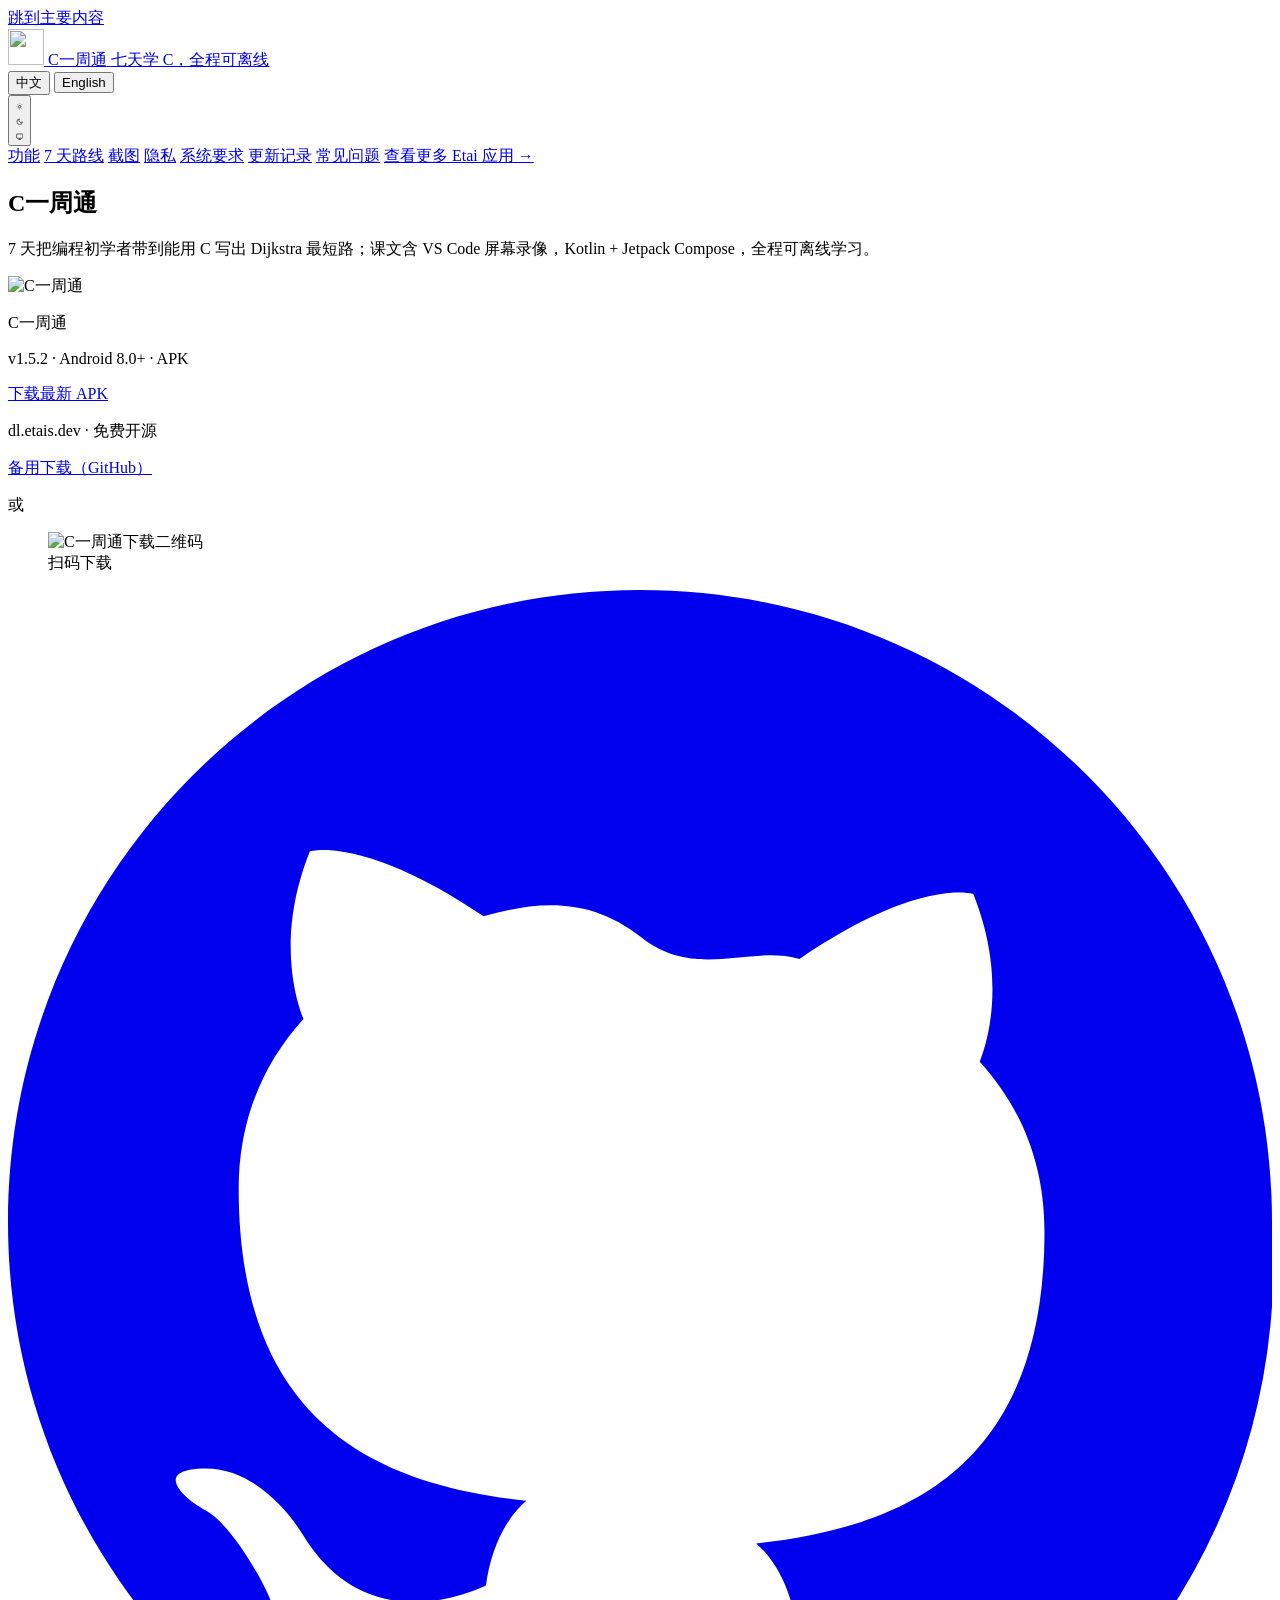
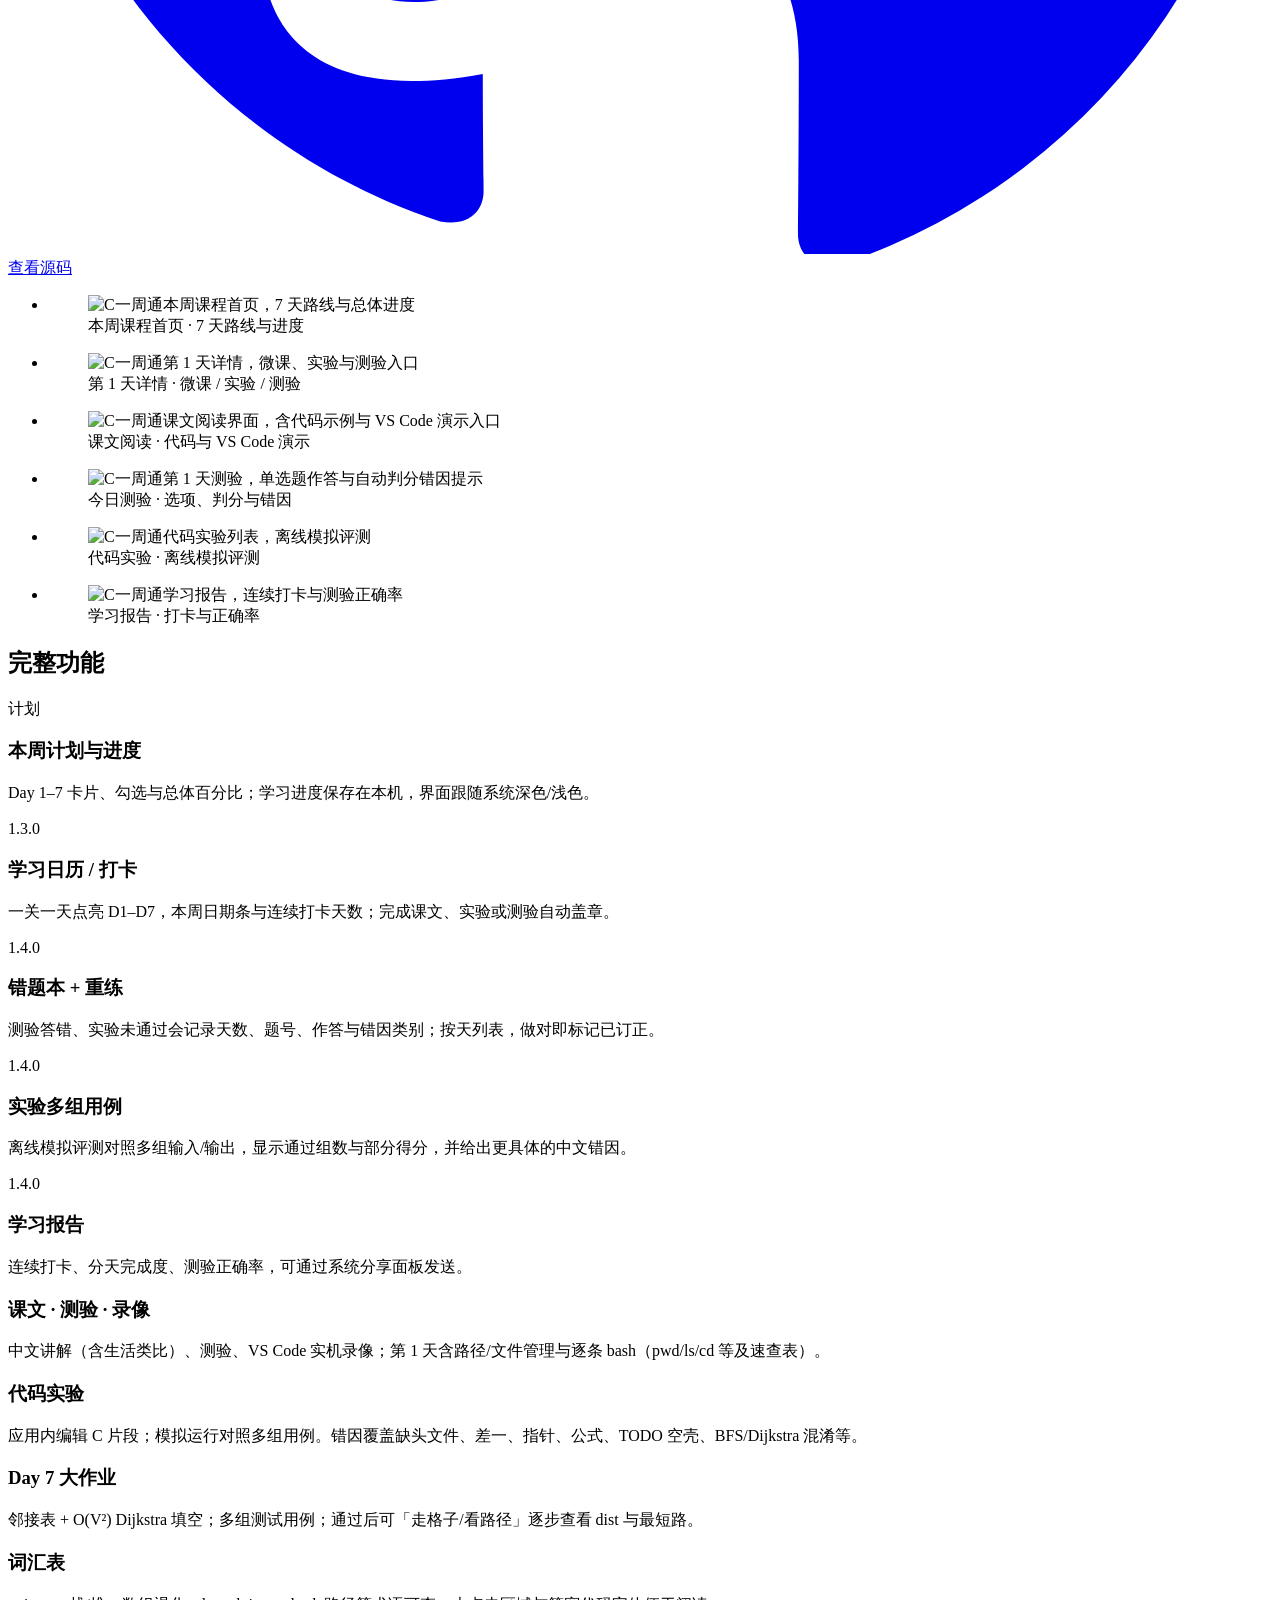
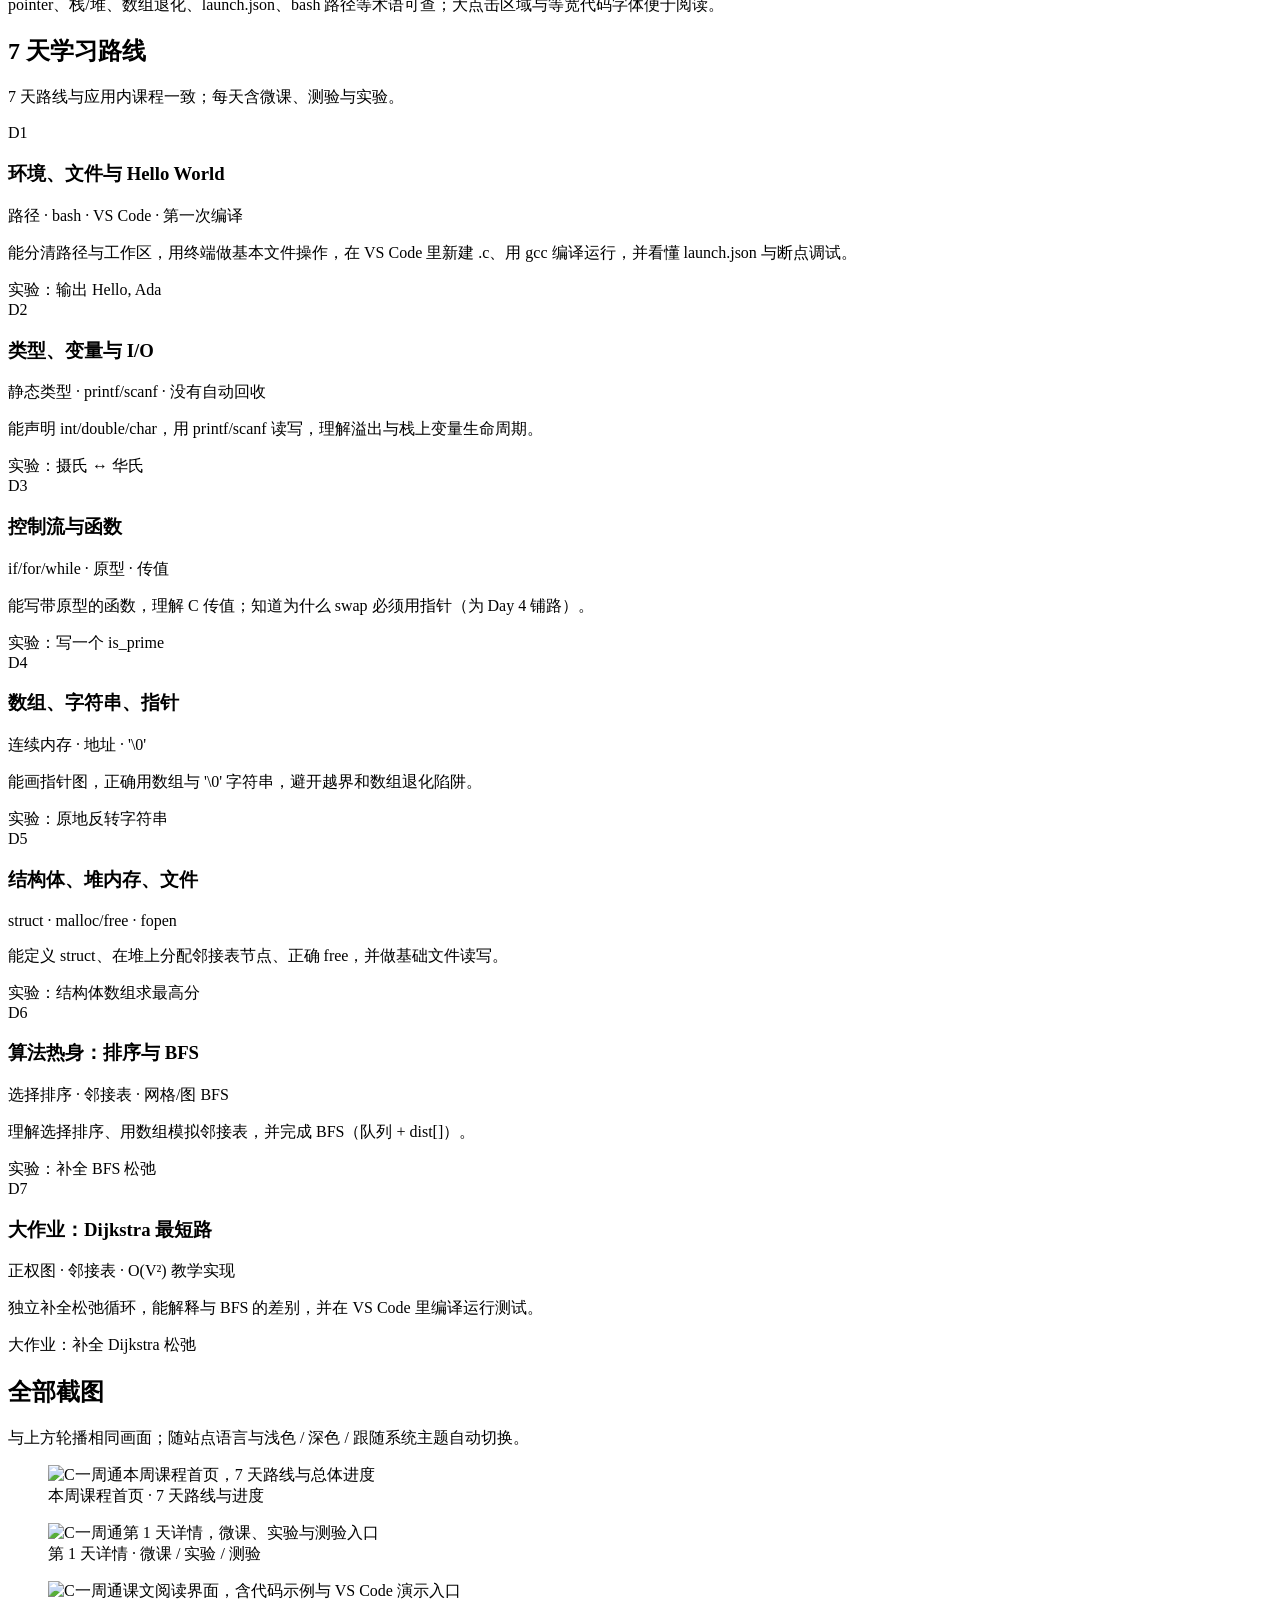
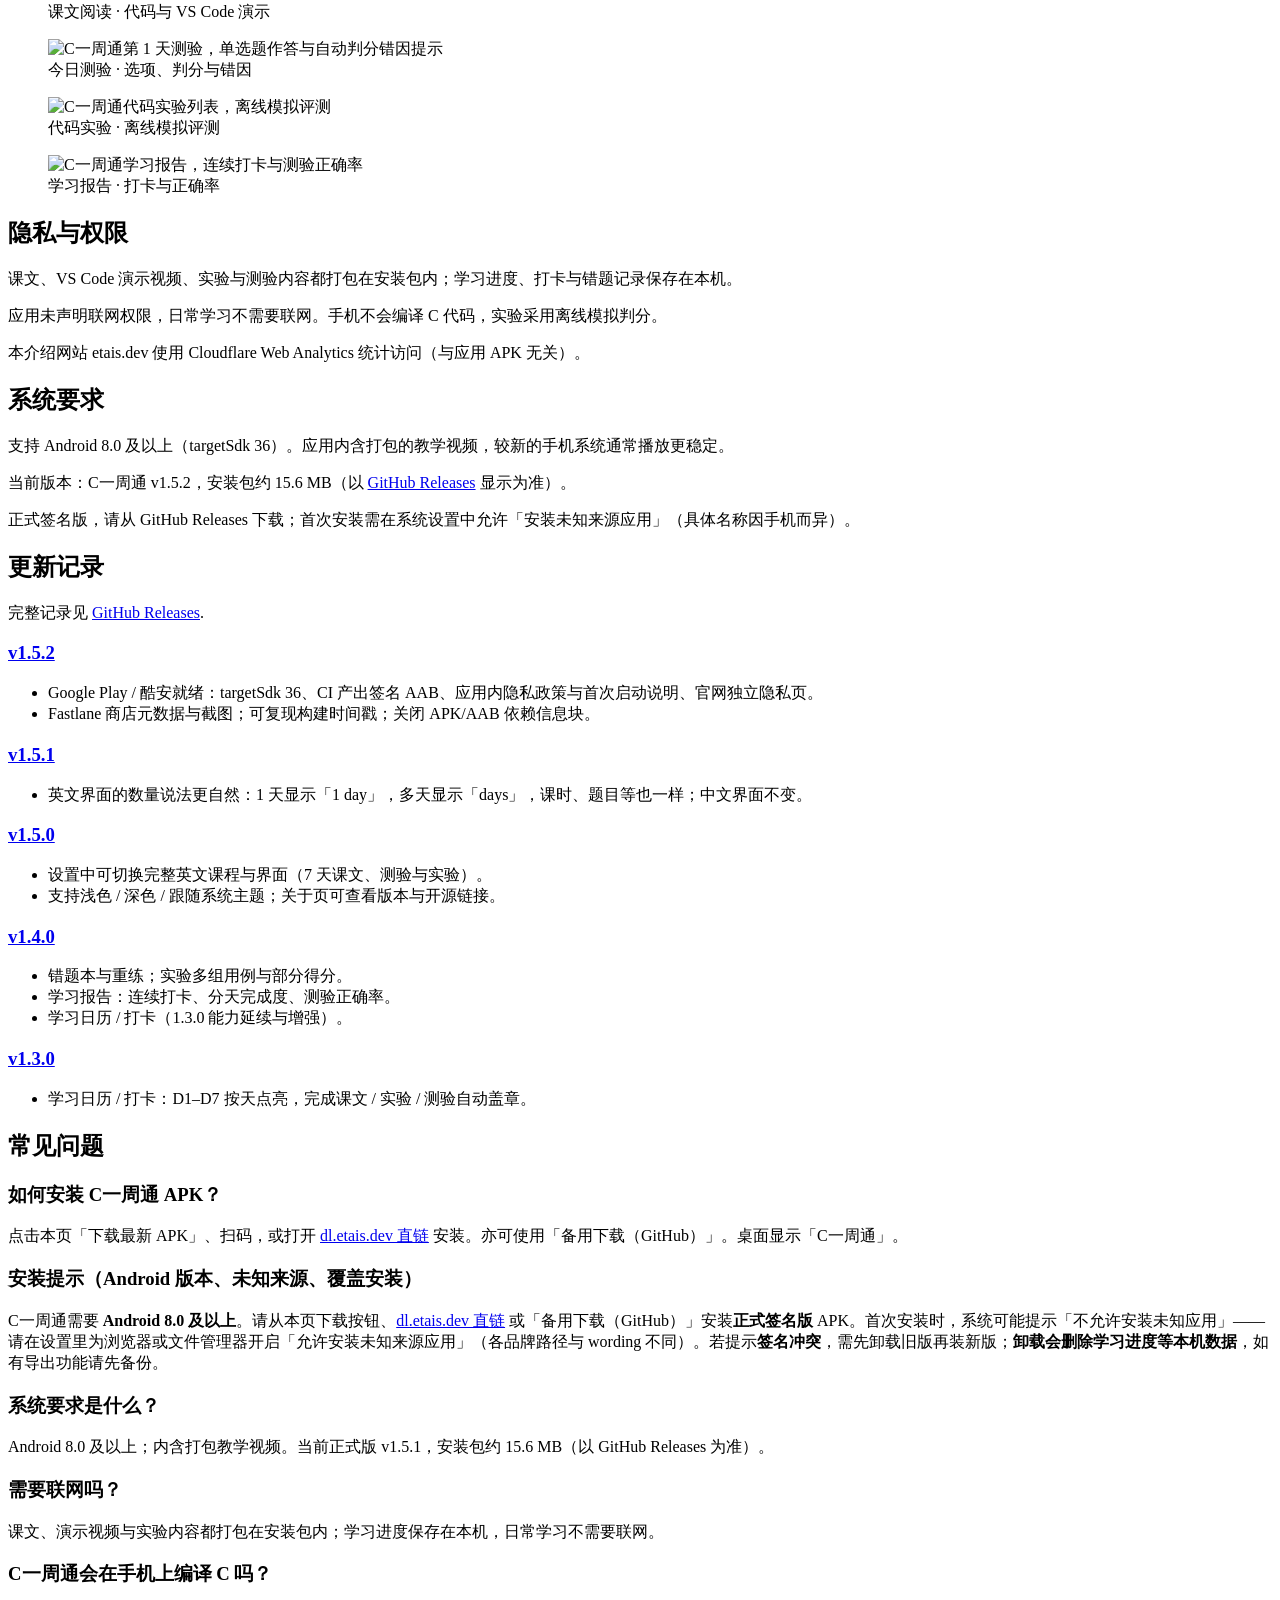
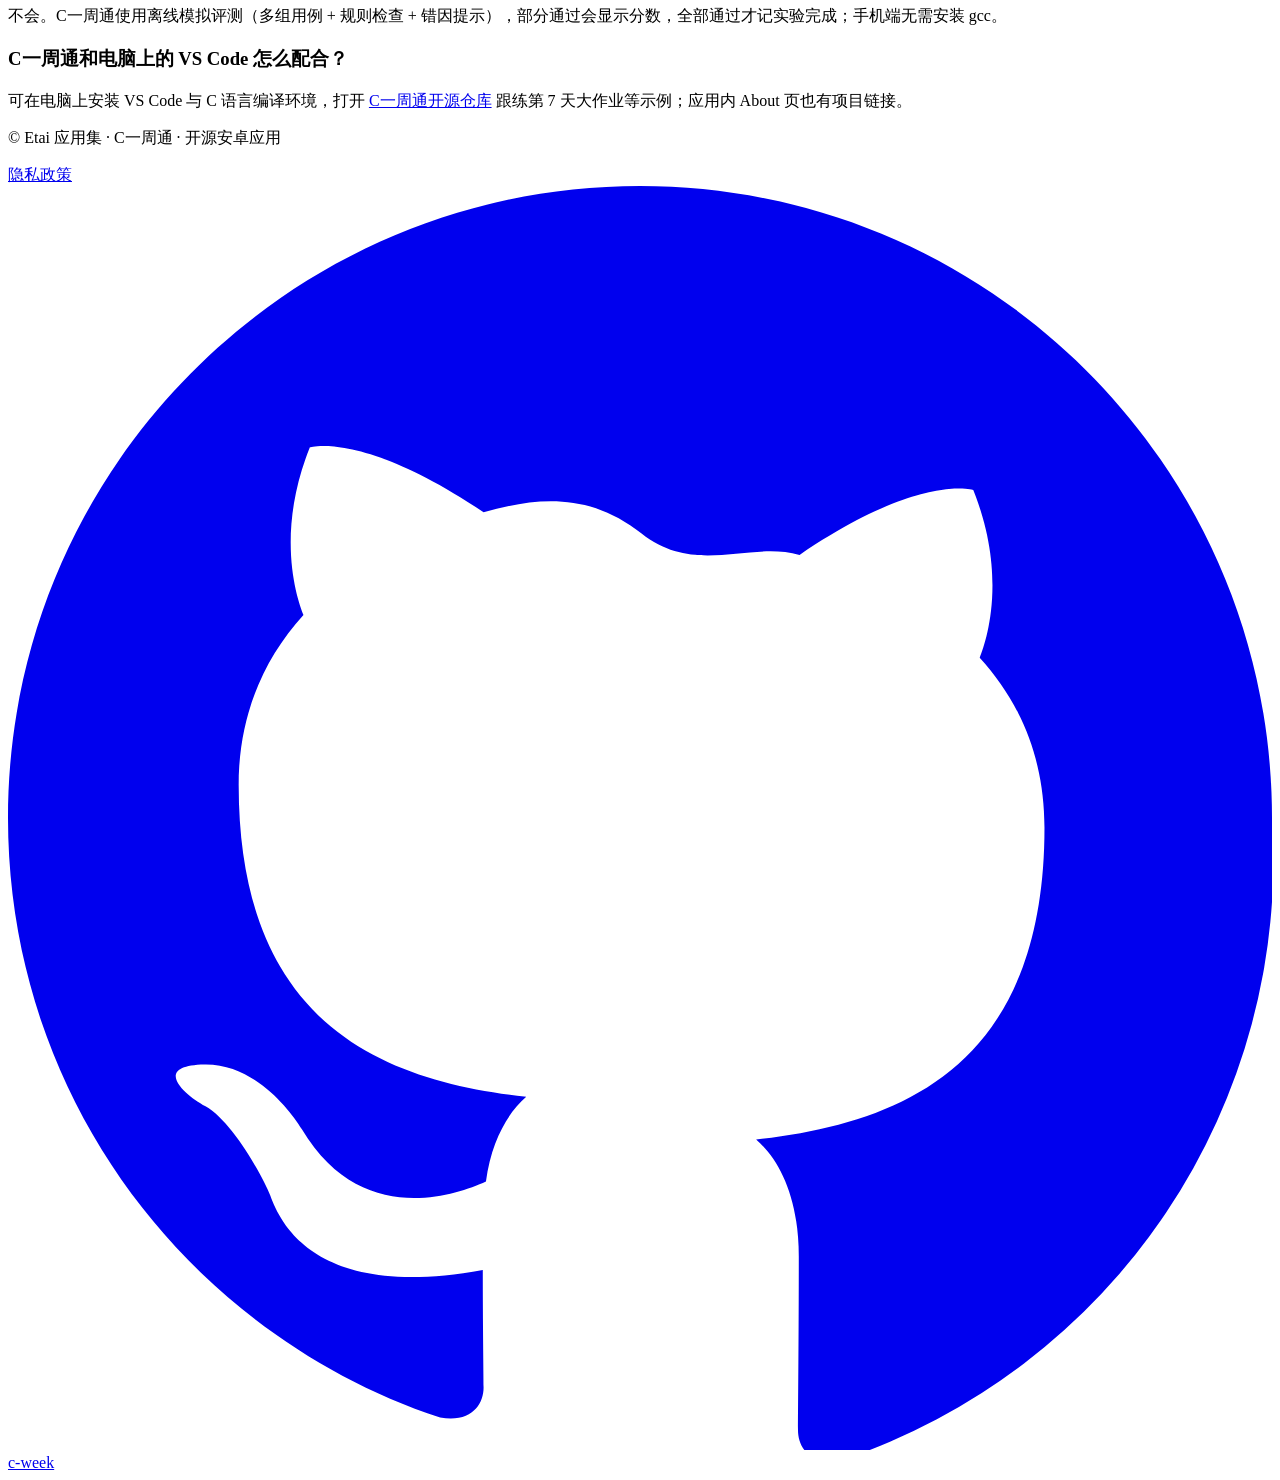
==== commit 5cb1b69b: "site: point download buttons and QR codes to dl.etais.dev R2 APKs Centralize APK filenames in script" ====
--- a/site/c-week/index.html
+++ b/site/c-week/index.html
@@ -14,7 +14,7 @@
     <link rel="manifest" href="/site.webmanifest?v=3" />
     <meta name="theme-color" content="#0f766e" />
     <script src="/js/init-theme.js?v=4"></script>
-    <link rel="stylesheet" href="/css/style.css?v=31" />
+    <link rel="stylesheet" href="/css/style.css?v=33" />
     <meta property="og:type" content="website" />
     <meta property="og:site_name" content="Etai 应用集" />
     <meta property="og:url" content="https://etais.dev/c-week/" />
@@ -61,7 +61,7 @@
       "operatingSystem": "Android 8.0+",
       "applicationCategory": "EducationalApplication",
       "description": "7 天把编程初学者带到能用 C 写出 Dijkstra 最短路；课文含 VS Code 屏幕录像，Kotlin + Jetpack Compose，全程可离线学习。",
-      "downloadUrl": "https://github.com/gnatecheng/c-week/releases/latest",
+      "downloadUrl": "https://dl.etais.dev/c-week-1.5.2.apk",
       "offers": {
         "@type": "Offer",
         "price": "0",
@@ -77,7 +77,7 @@
           "name": "如何安装 C一周通 APK？",
           "acceptedAnswer": {
             "@type": "Answer",
-            "text": "在 GitHub Releases 下载最新 APK 并安装。桌面显示「C一周通」。"
+            "text": "点击本页「下载最新 APK」、扫码，或打开 dl.etais.dev 直链 安装。亦可使用「备用下载（GitHub）」。桌面显示「C一周通」。"
           }
         },
         {
@@ -85,7 +85,7 @@
           "name": "安装提示（Android 版本、未知来源、覆盖安装）",
           "acceptedAnswer": {
             "@type": "Answer",
-            "text": "C一周通需要 Android 8.0 及以上 。请从 GitHub Releases 下载 正式签名版 APK 安装。首次安装时，系统可能提示「不允许安装未知应用」——请在设置里为浏览器或文件管理器开启「允许安装未知来源应用」（各品牌路径与 wording 不同）。若提示 签名冲突 ，需先卸载旧版再装新版； 卸载会删除学习进度等本机数据 ，如有导出功能请先备份。"
+            "text": "C一周通需要 Android 8.0 及以上 。请从本页下载按钮、 dl.etais.dev 直链 或「备用下载（GitHub）」安装 正式签名版 APK。首次安装时，系统可能提示「不允许安装未知应用」——请在设置里为浏览器或文件管理器开启「允许安装未知来源应用」（各品牌路径与 wording 不同）。若提示 签名冲突 ，需先卸载旧版再装新版； 卸载会删除学习进度等本机数据 ，如有导出功能请先备份。"
           }
         },
         {
@@ -207,12 +207,15 @@
                   <div class="download-panel__primary">
                     <a
                       class="btn btn-primary"
-                      href="https://github.com/gnatecheng/c-week/releases/latest"
+                      href="https://dl.etais.dev/c-week-1.5.2.apk"
                       rel="noopener noreferrer"
                     >
                       下载最新 APK
                     </a>
-                    <p class="download-panel__note">GitHub Releases · 免费开源</p>
+                    <p class="download-panel__note">dl.etais.dev · 免费开源</p>
+                    <p class="download-panel__mirror">
+                      <a href="https://github.com/gnatecheng/c-week/releases/latest" rel="noopener noreferrer">备用下载（GitHub）</a>
+                    </p>
                   </div>
                   </div>
                   <div class="download-panel__divider" role="presentation">
@@ -223,7 +226,7 @@
                   <div class="download-panel__scan">
                     <figure class="download-panel__qr">
                       <div class="download-panel__qr-frame">
-                        <img src="/assets/qr/c-week.svg?v=3" width="120" height="120" alt="C一周通下载二维码" decoding="async" />
+                        <img src="/assets/qr/c-week.svg?v=4" width="120" height="120" alt="C一周通下载二维码" decoding="async" />
                       </div>
                       <figcaption>扫码下载</figcaption>
                     </figure>
@@ -574,11 +577,11 @@
           <div class="faq-list">
             <article class="faq-item">
               <h3>如何安装 C一周通 APK？</h3>
-              <div class="faq-body">在 <a href="https://github.com/gnatecheng/c-week/releases/latest" rel="noopener noreferrer">GitHub Releases</a> 下载最新 APK 并安装。桌面显示「C一周通」。</div>
+              <div class="faq-body">点击本页「下载最新 APK」、扫码，或打开 <a href="https://dl.etais.dev/c-week-1.5.2.apk" rel="noopener noreferrer">dl.etais.dev 直链</a> 安装。亦可使用「备用下载（GitHub）」。桌面显示「C一周通」。</div>
             </article>
             <article class="faq-item">
               <h3>安装提示（Android 版本、未知来源、覆盖安装）</h3>
-              <div class="faq-body">C一周通需要 <strong>Android 8.0 及以上</strong>。请从 <a href="https://github.com/gnatecheng/c-week/releases/latest" rel="noopener noreferrer">GitHub Releases</a> 下载<strong>正式签名版</strong> APK 安装。首次安装时，系统可能提示「不允许安装未知应用」——请在设置里为浏览器或文件管理器开启「允许安装未知来源应用」（各品牌路径与 wording 不同）。若提示<strong>签名冲突</strong>，需先卸载旧版再装新版；<strong>卸载会删除学习进度等本机数据</strong>，如有导出功能请先备份。</div>
+              <div class="faq-body">C一周通需要 <strong>Android 8.0 及以上</strong>。请从本页下载按钮、<a href="https://dl.etais.dev/c-week-1.5.2.apk" rel="noopener noreferrer">dl.etais.dev 直链</a> 或「备用下载（GitHub）」安装<strong>正式签名版</strong> APK。首次安装时，系统可能提示「不允许安装未知应用」——请在设置里为浏览器或文件管理器开启「允许安装未知来源应用」（各品牌路径与 wording 不同）。若提示<strong>签名冲突</strong>，需先卸载旧版再装新版；<strong>卸载会删除学习进度等本机数据</strong>，如有导出功能请先备份。</div>
             </article>
             <article class="faq-item">
               <h3>系统要求是什么？</h3>
@@ -613,7 +616,7 @@
         </div>
       </div>
     </footer>
-    <script src="/js/translations.js?v=37" defer></script>
+    <script src="/js/translations.js?v=38" defer></script>
     <script src="/js/site.js?v=11" defer></script>
     <script src="/js/app-section-nav.js?v=6" defer></script>
     <script src="/js/screens-lang.js?v=10" defer></script>
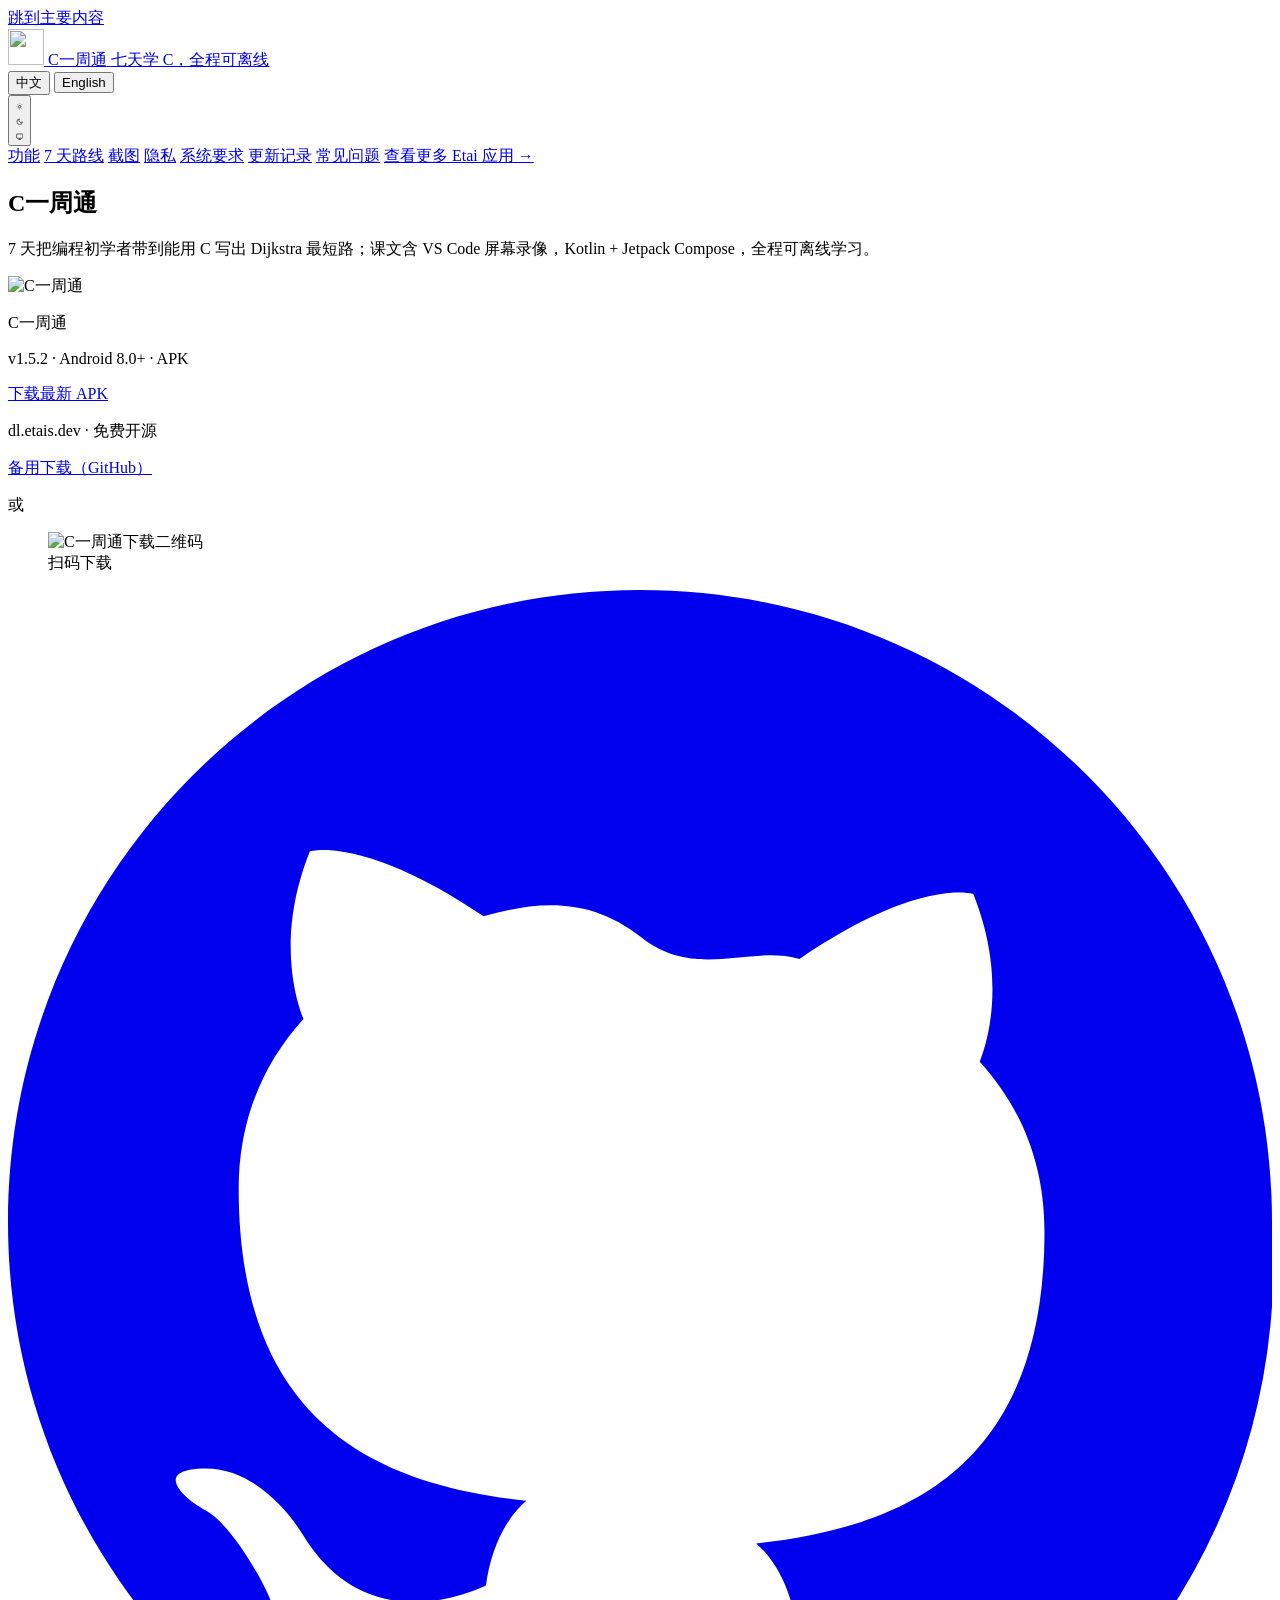
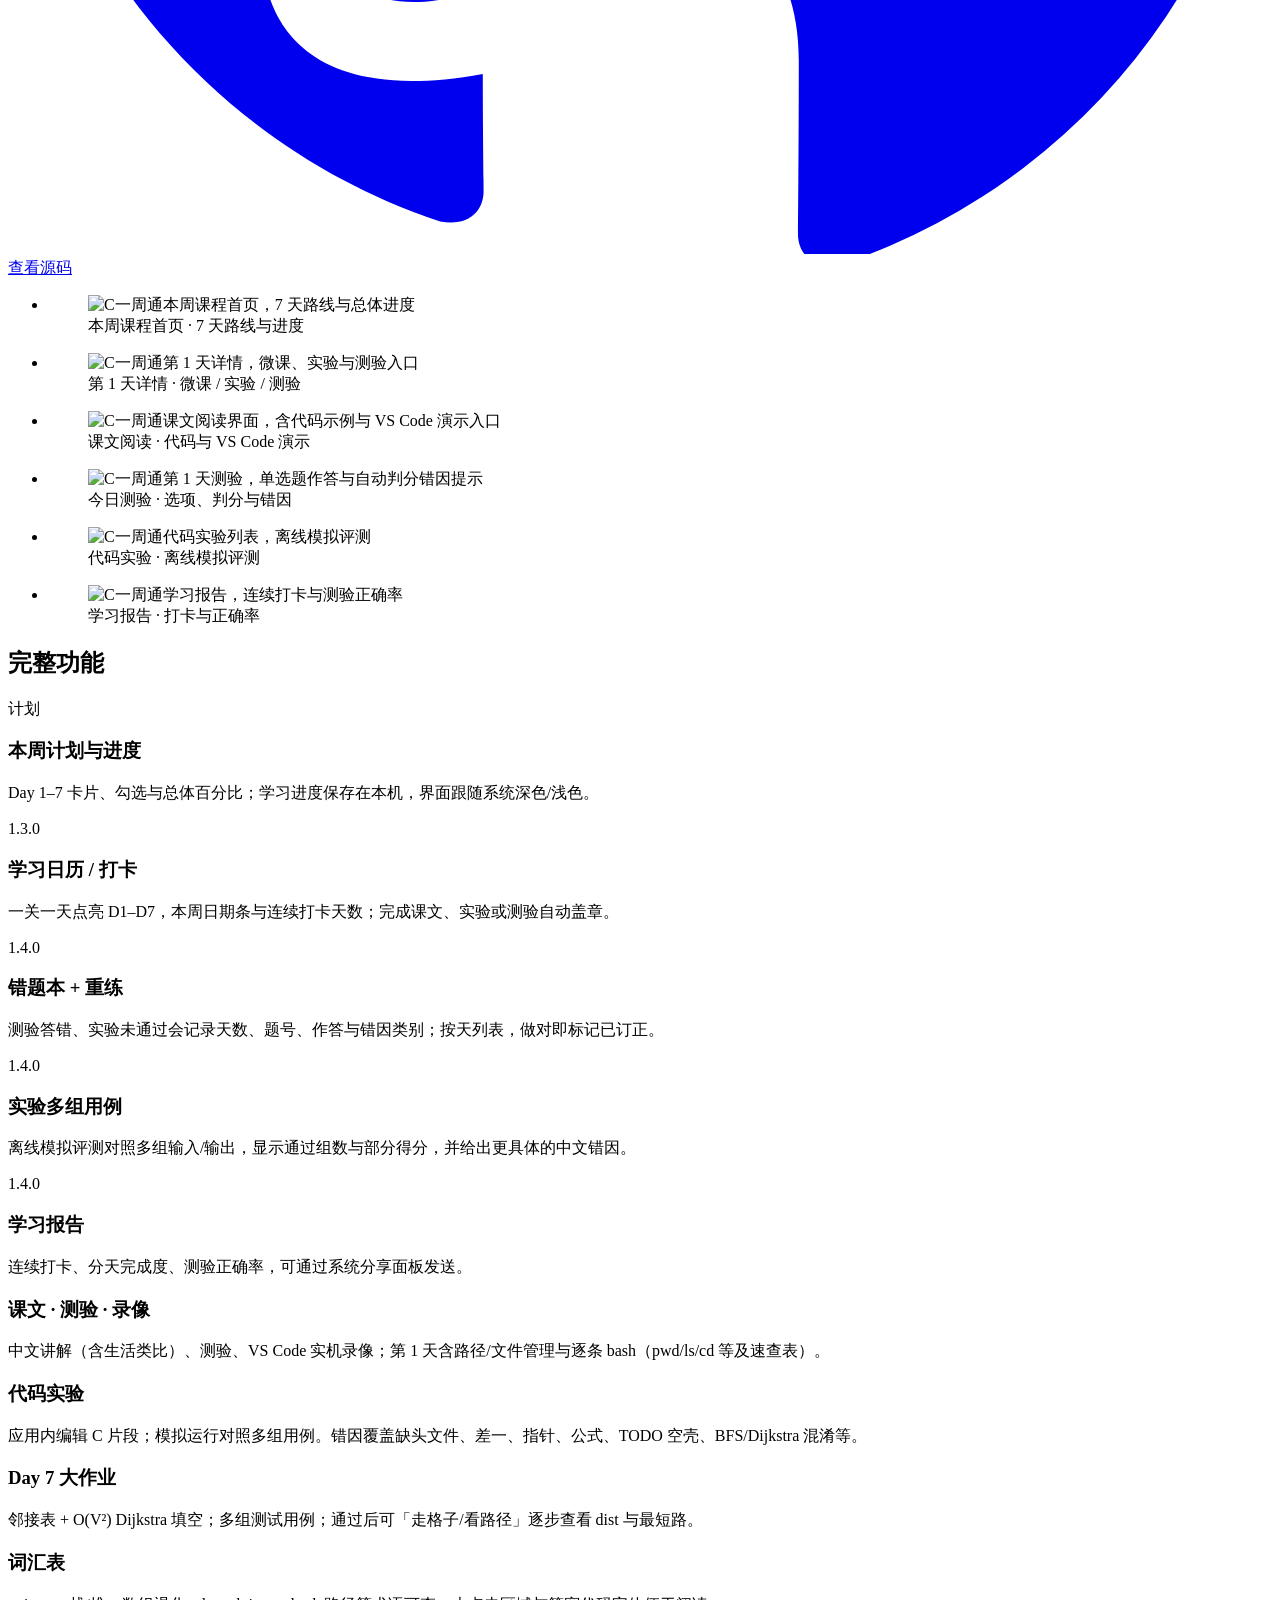
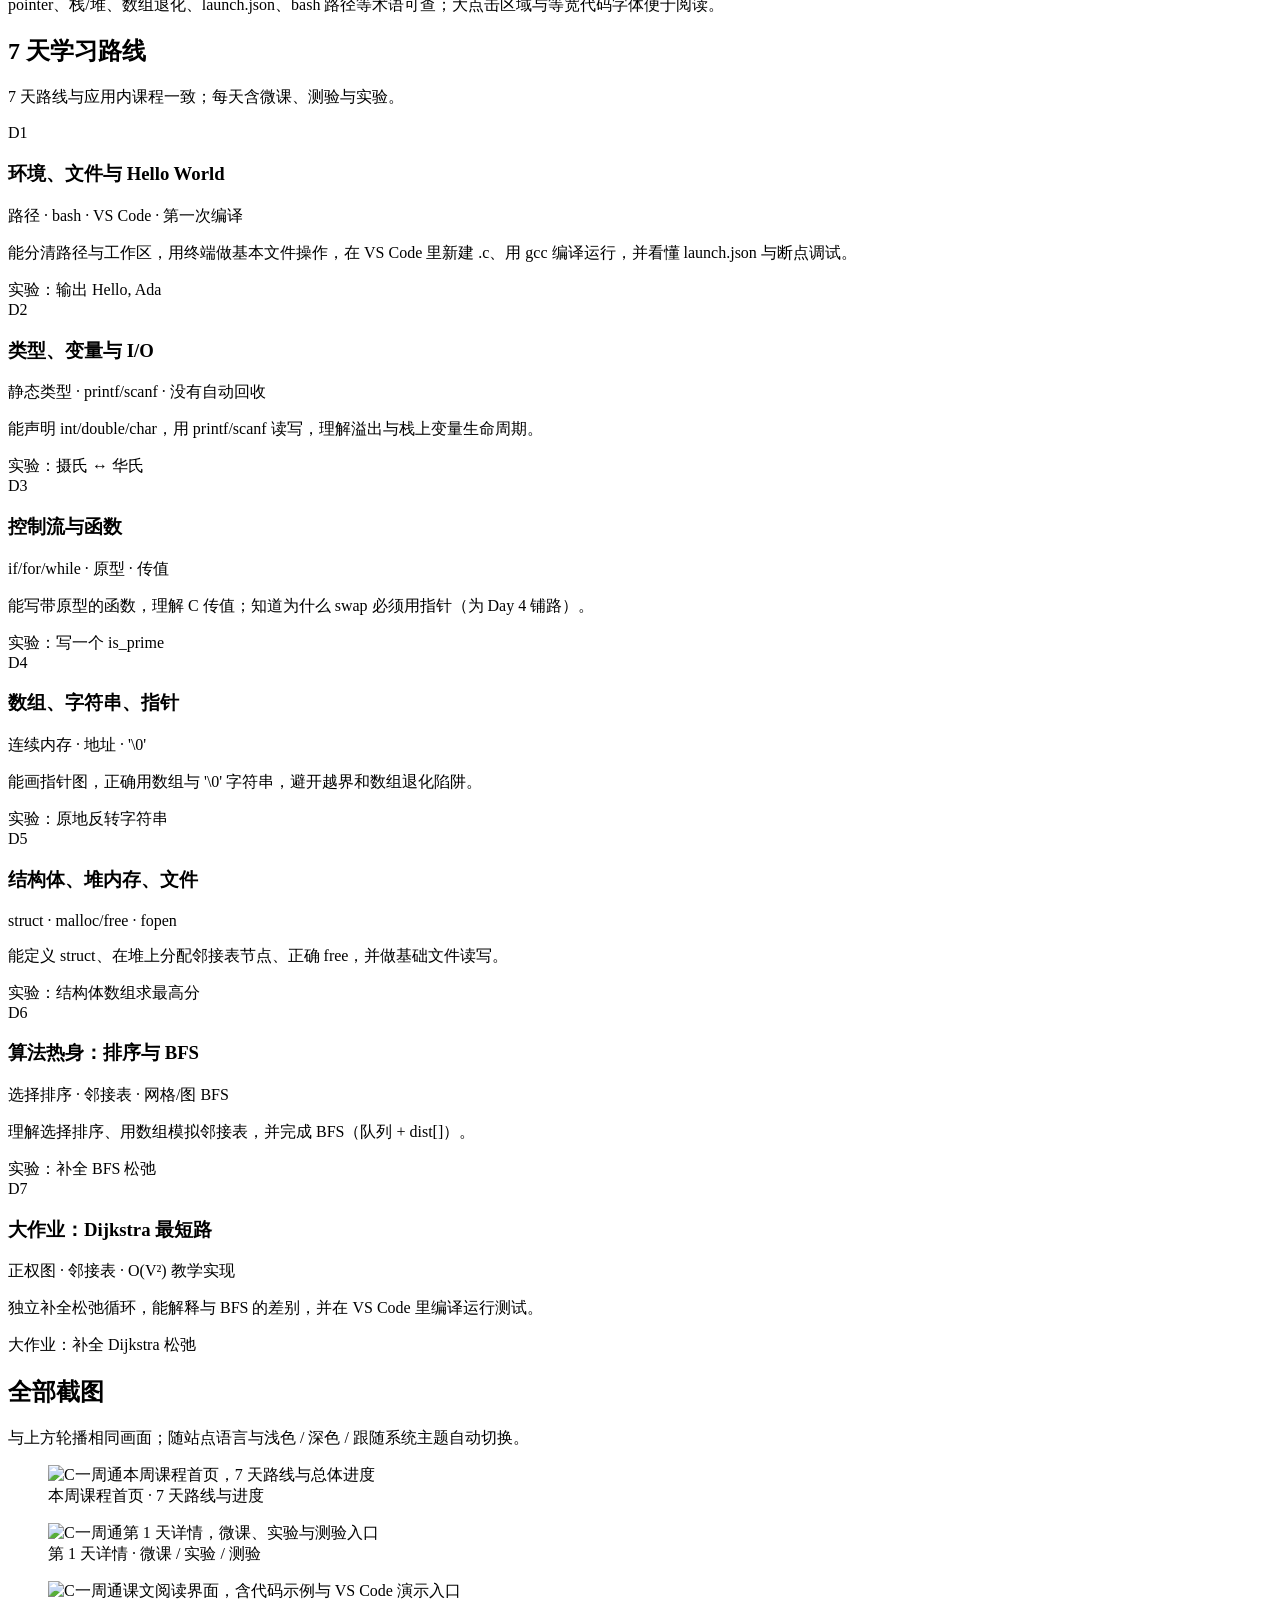
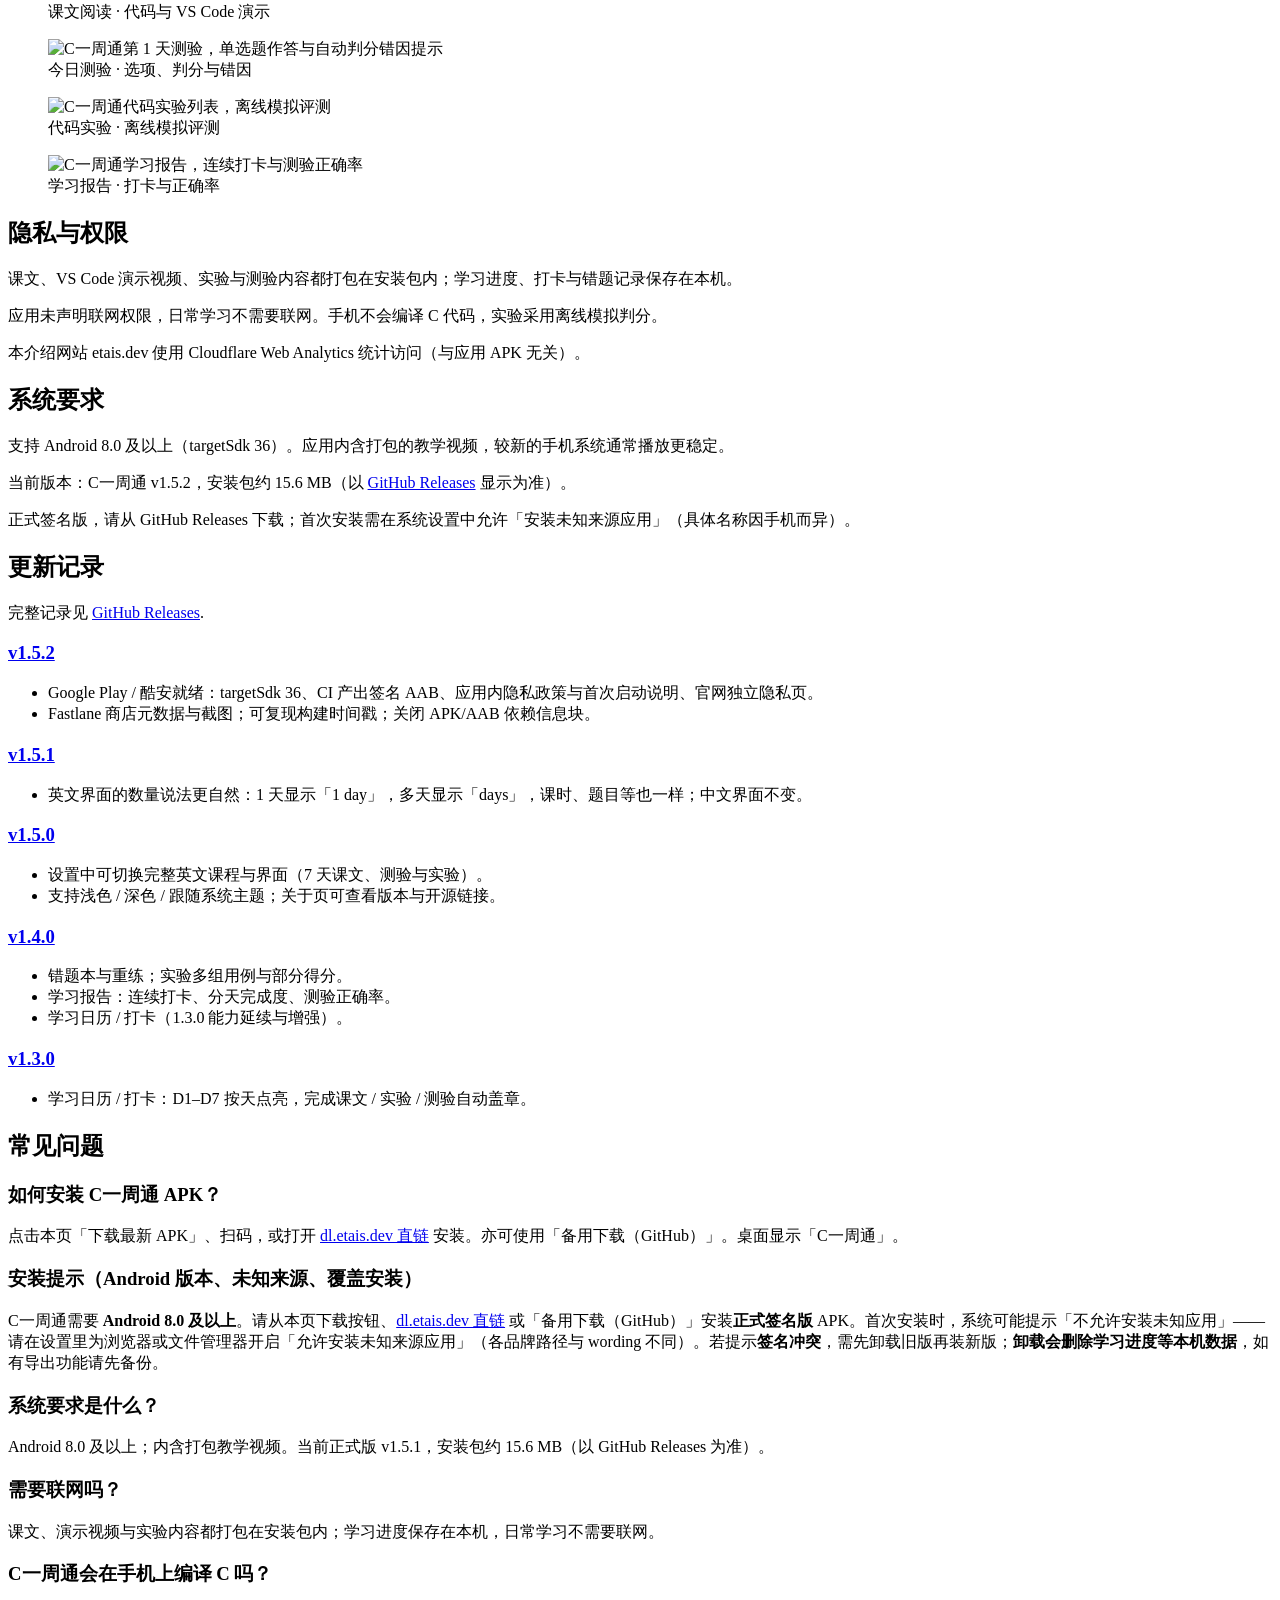
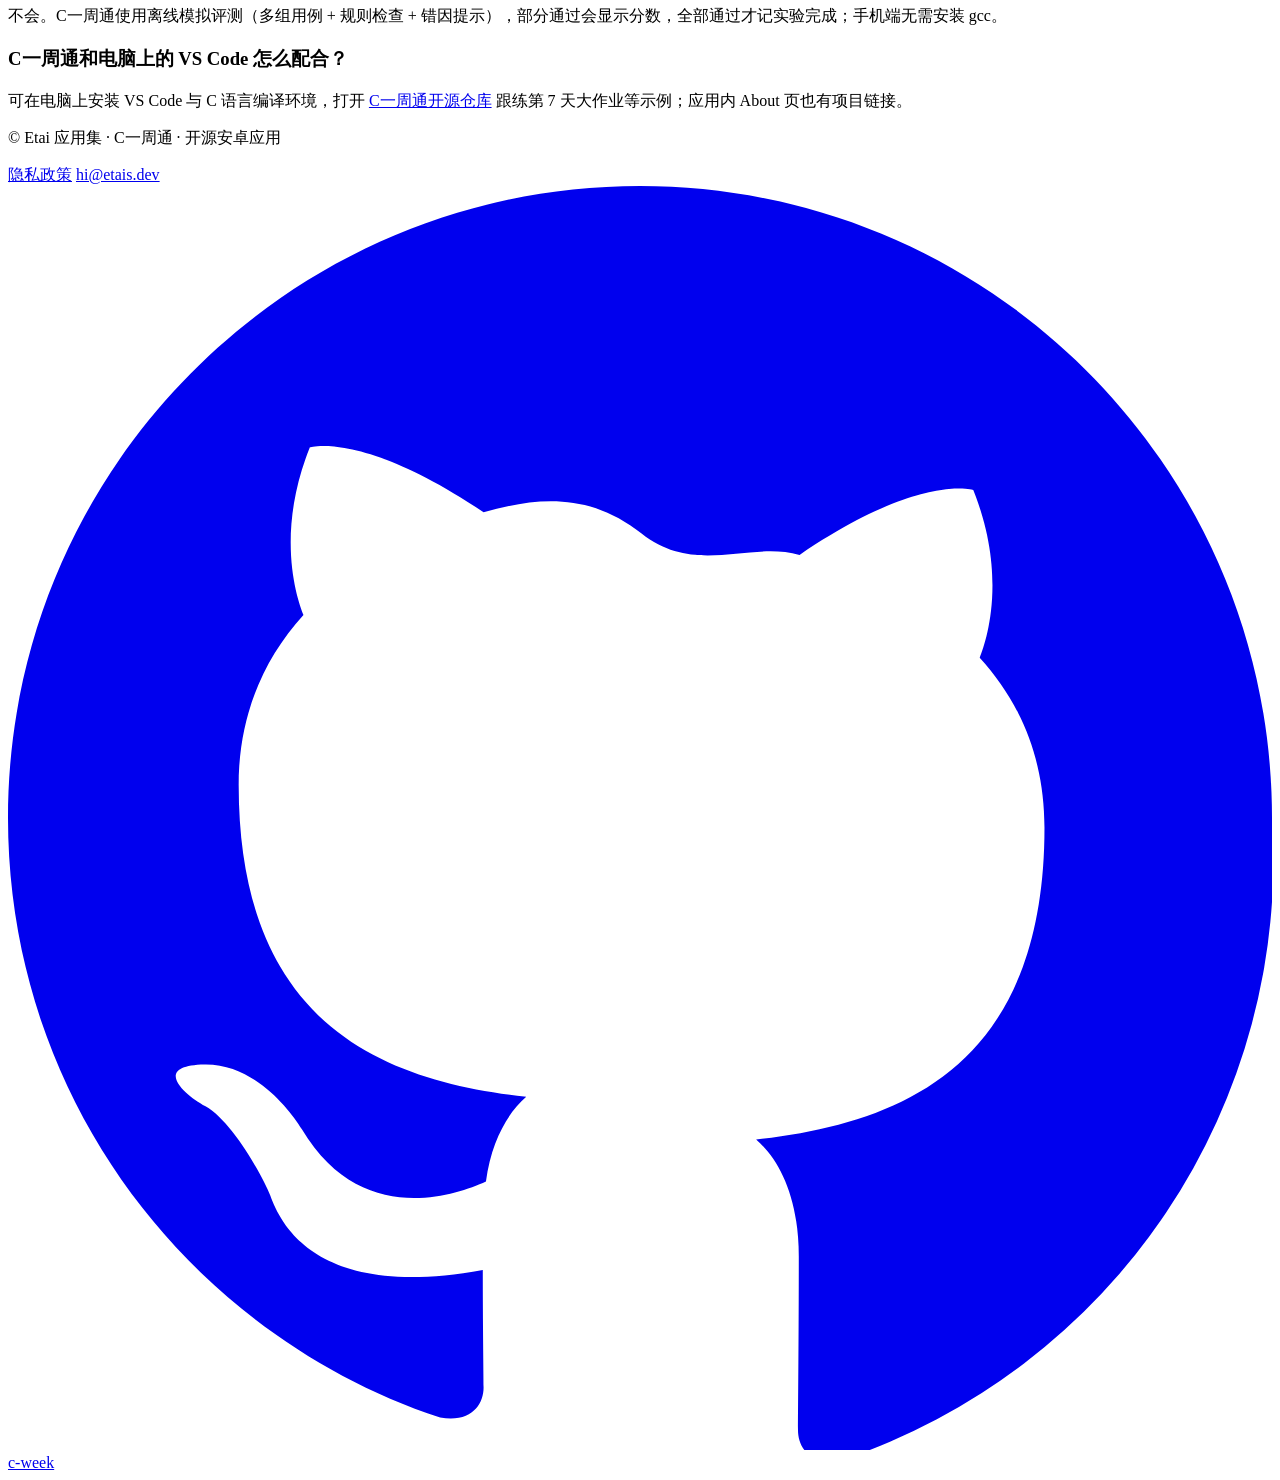
==== commit f618137d: "site: unify public contact email hi@etais.dev Privacy pages, hub/app footers, JSON-LD contactPoint, " ====
--- a/site/c-week/index.html
+++ b/site/c-week/index.html
@@ -14,7 +14,7 @@
     <link rel="manifest" href="/site.webmanifest?v=3" />
     <meta name="theme-color" content="#0f766e" />
     <script src="/js/init-theme.js?v=4"></script>
-    <link rel="stylesheet" href="/css/style.css?v=33" />
+    <link rel="stylesheet" href="/css/style.css?v=34" />
     <meta property="og:type" content="website" />
     <meta property="og:site_name" content="Etai 应用集" />
     <meta property="og:url" content="https://etais.dev/c-week/" />
@@ -66,6 +66,11 @@
         "@type": "Offer",
         "price": "0",
         "priceCurrency": "USD"
+      },
+      "contactPoint": {
+        "@type": "ContactPoint",
+        "email": "hi@etais.dev",
+        "contactType": "customer support"
       }
     },
     {
@@ -608,6 +613,7 @@
         <p class="footer-copy">© Etai 应用集 · C一周通 · 开源安卓应用</p>
         <div class="footer-actions">
           <a class="footer-repo-link" href="/privacy/">隐私政策</a>
+          <a class="footer-repo-link" href="mailto:hi@etais.dev">hi@etais.dev</a>
           <a class="footer-repo-link" href="https://github.com/gnatecheng/c-week" rel="noopener noreferrer"
             ><svg class="icon-github" aria-hidden="true" viewBox="0 0 24 24" fill="currentColor"
               ><path d="M12 0C5.37 0 0 5.37 0 12c0 5.31 3.435 9.795 8.205 11.385.6.105.825-.255.825-.57 0-.285-.015-1.23-.015-2.235-3.015.555-3.795-.735-4.035-1.41-.135-.345-.72-1.41-1.23-1.695-.42-.225-1.02-.78-.015-.795.945-.015 1.62.87 1.845 1.23 1.08 1.815 2.805 1.305 3.495.99.105-.78.42-1.305.765-1.605-2.67-.3-5.46-1.335-5.46-5.925 0-1.305.465-2.385 1.23-3.225-.12-.3-.54-1.53.12-3.18 0 0 1.005-.315 3.3 1.23.96-.27 1.98-.405 3 .405s2.04.135 3 .405c2.295-1.56 3.3-1.23 3.3-1.23.66 1.65.24 2.88.12 3.18.765.84 1.23 1.905 1.23 3.225 0 4.605-2.805 5.625-5.475 5.925.435.375.81 1.095.81 2.22 0 1.605-.015 2.895-.015 3.3 0 .315.225.69.825.57A12.02 12.02 0 0 0 24 12c0-6.63-5.37-12-12-12z" /></svg
@@ -616,7 +622,7 @@
         </div>
       </div>
     </footer>
-    <script src="/js/translations.js?v=38" defer></script>
+    <script src="/js/translations.js?v=39" defer></script>
     <script src="/js/site.js?v=11" defer></script>
     <script src="/js/app-section-nav.js?v=6" defer></script>
     <script src="/js/screens-lang.js?v=10" defer></script>
